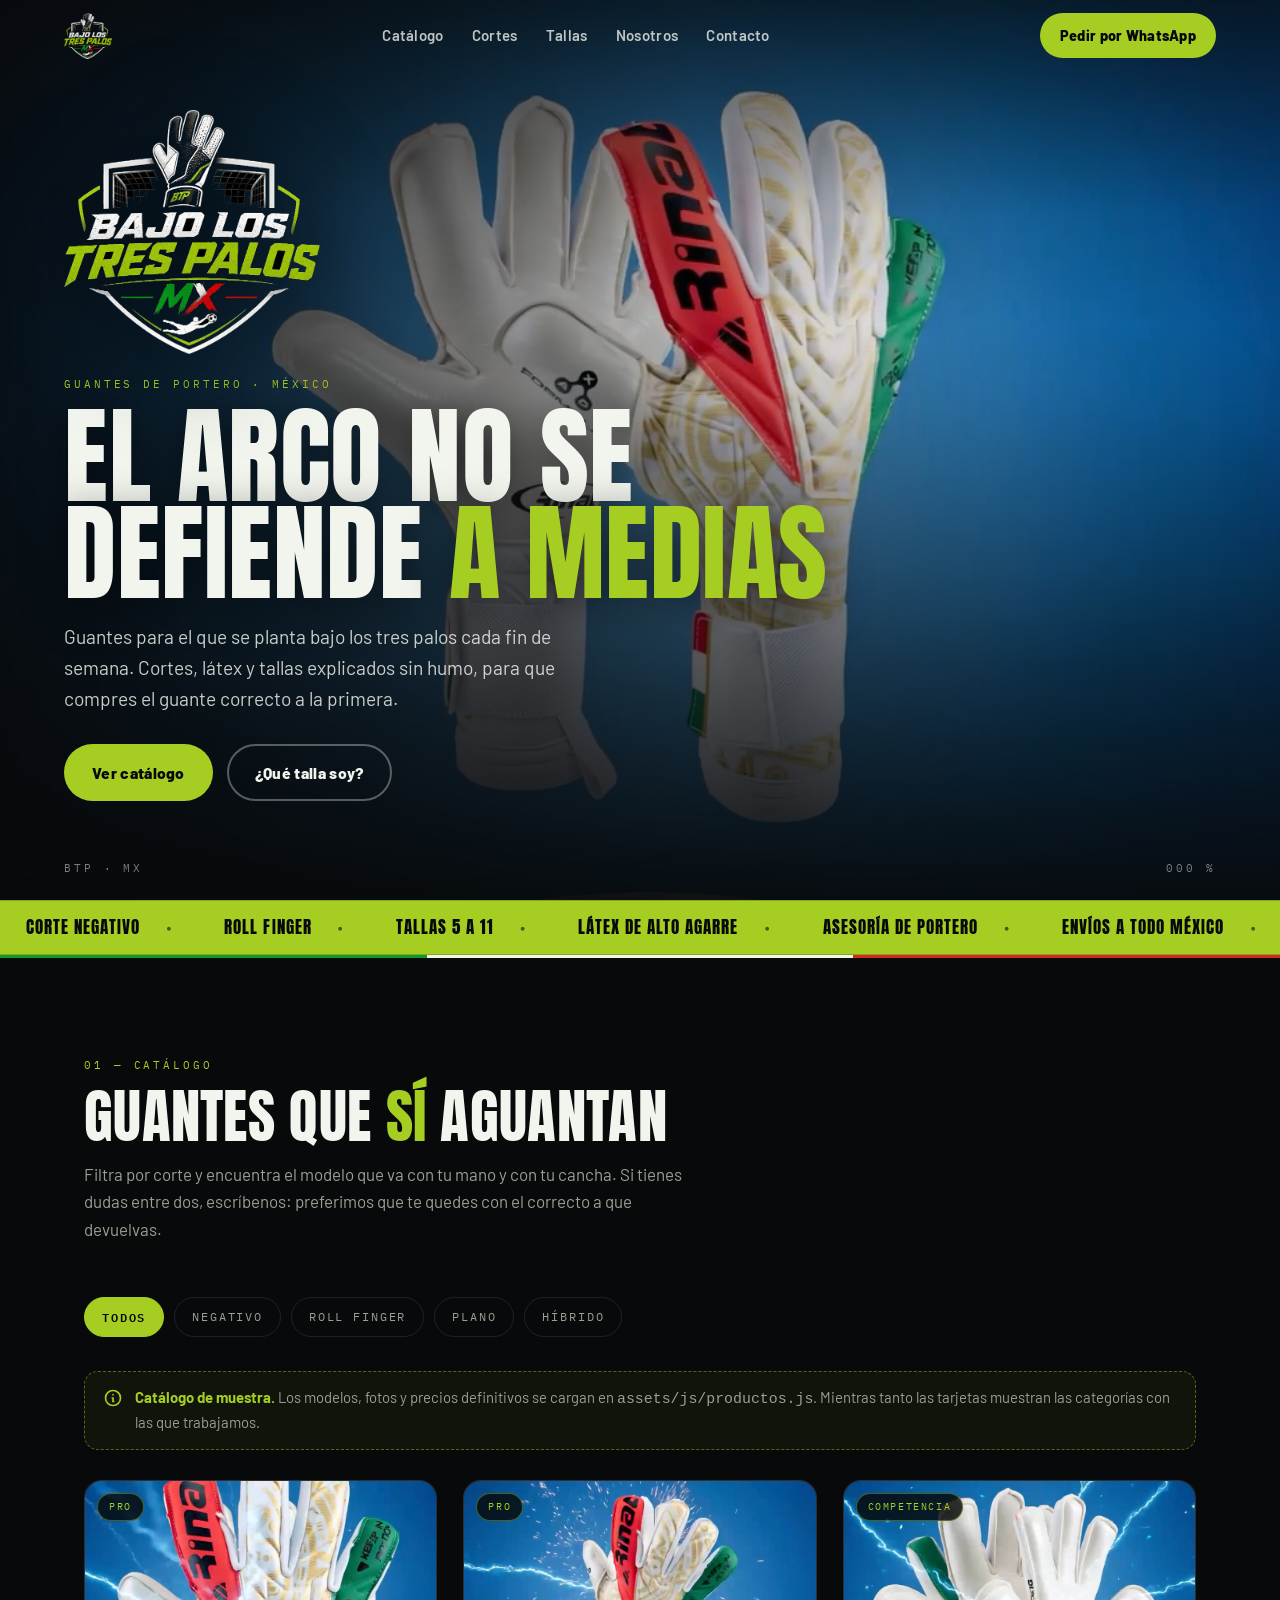
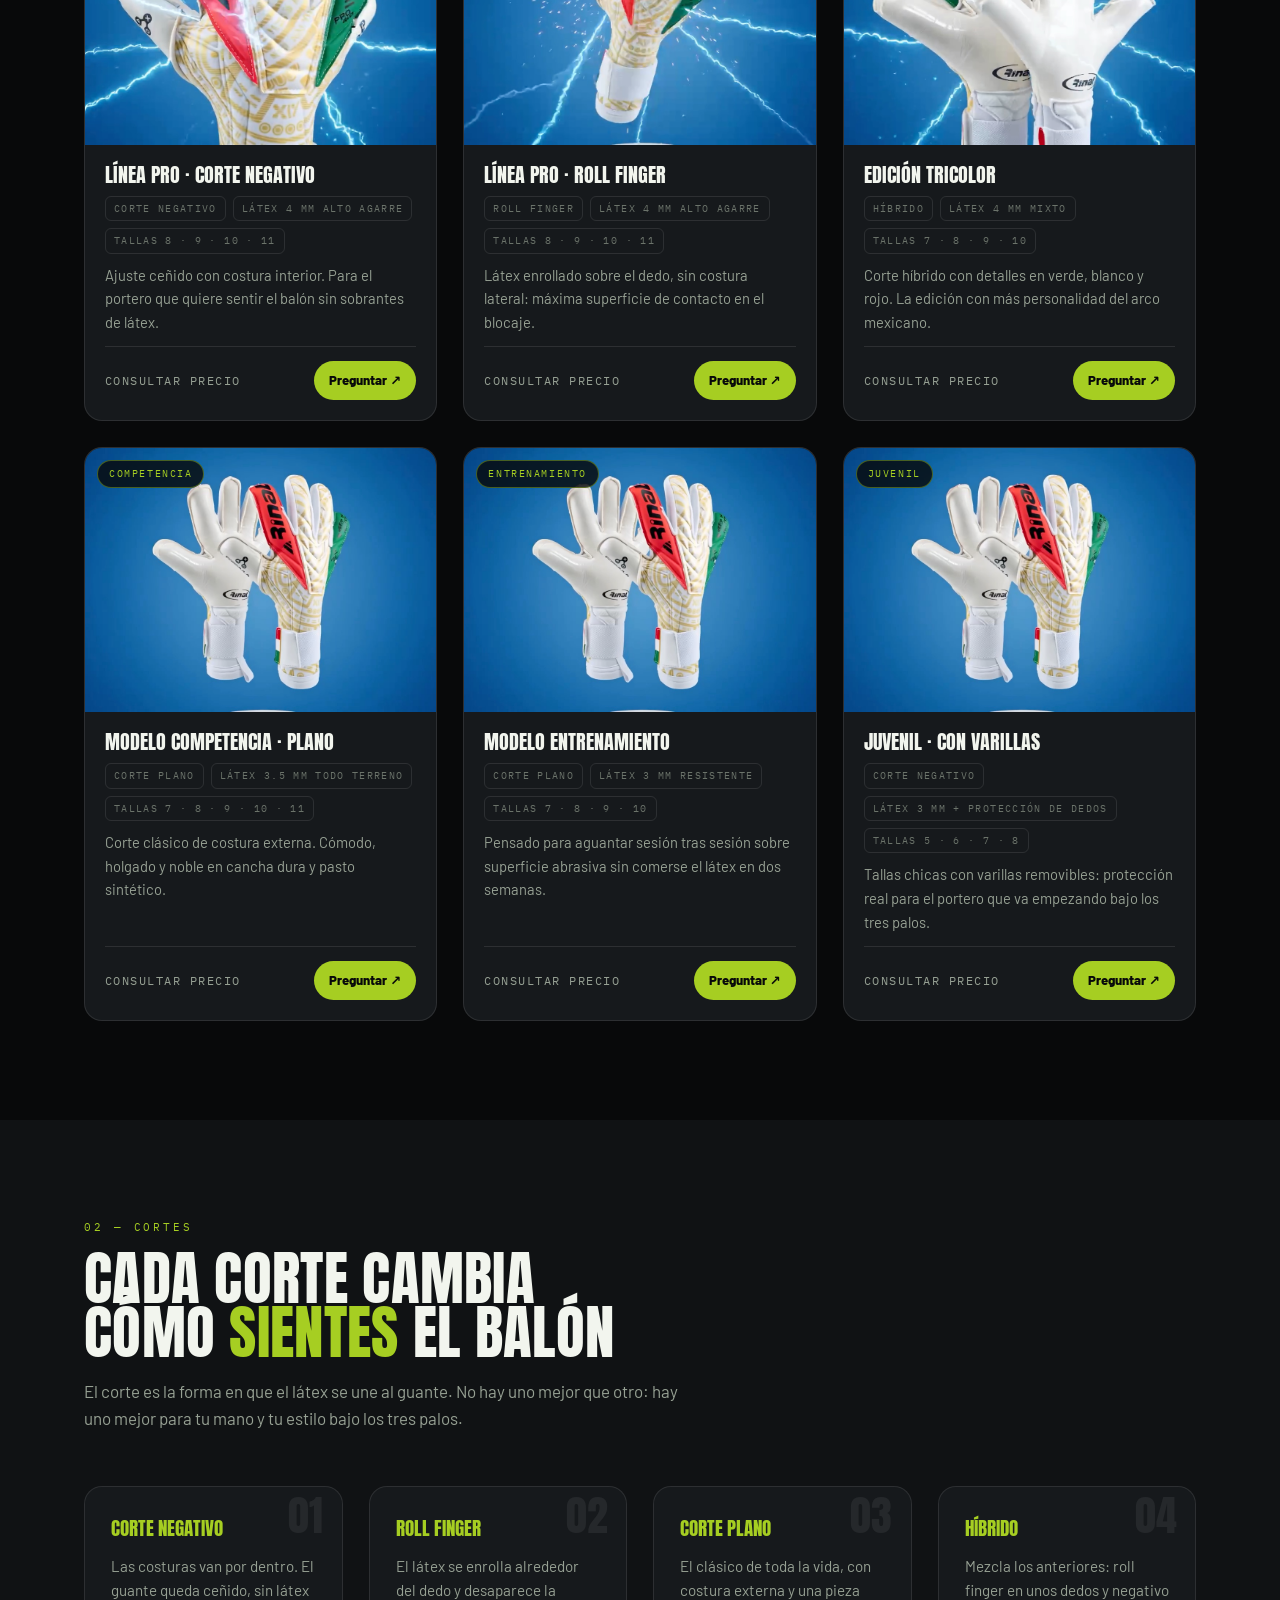
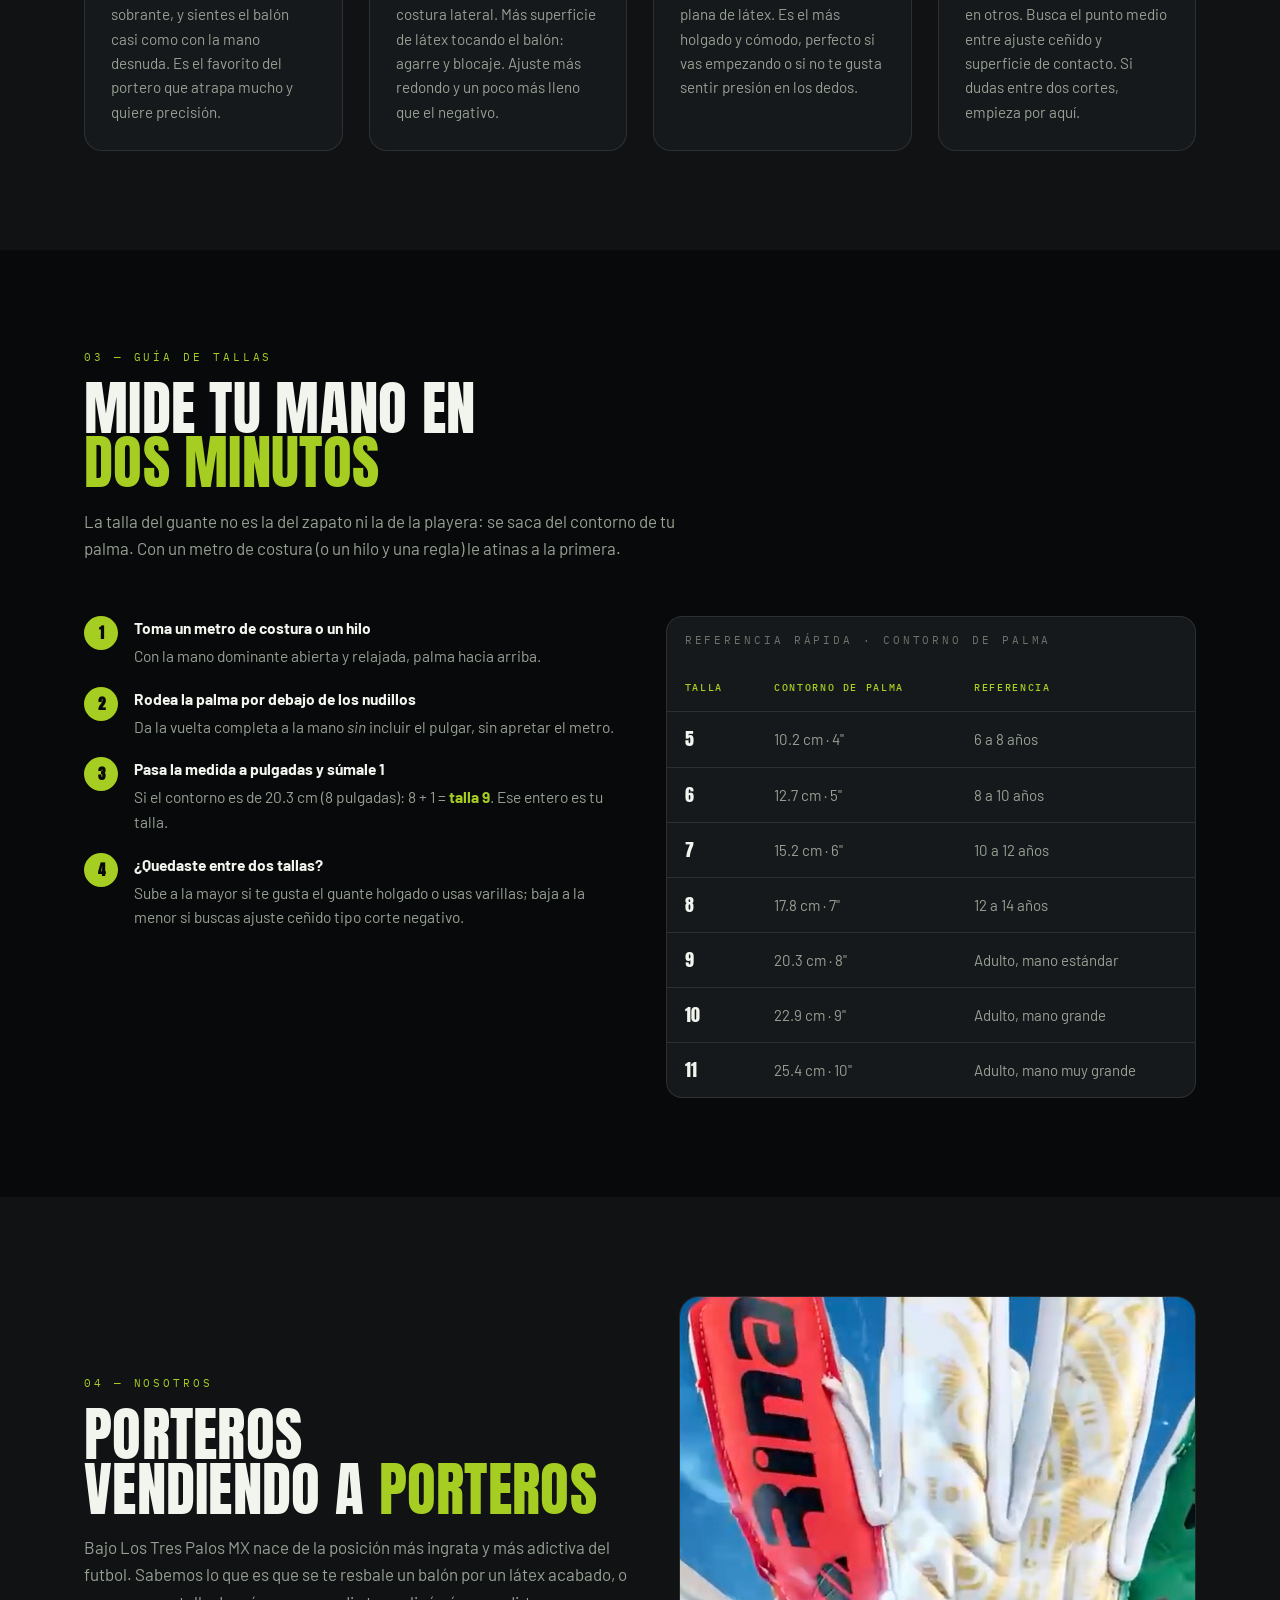
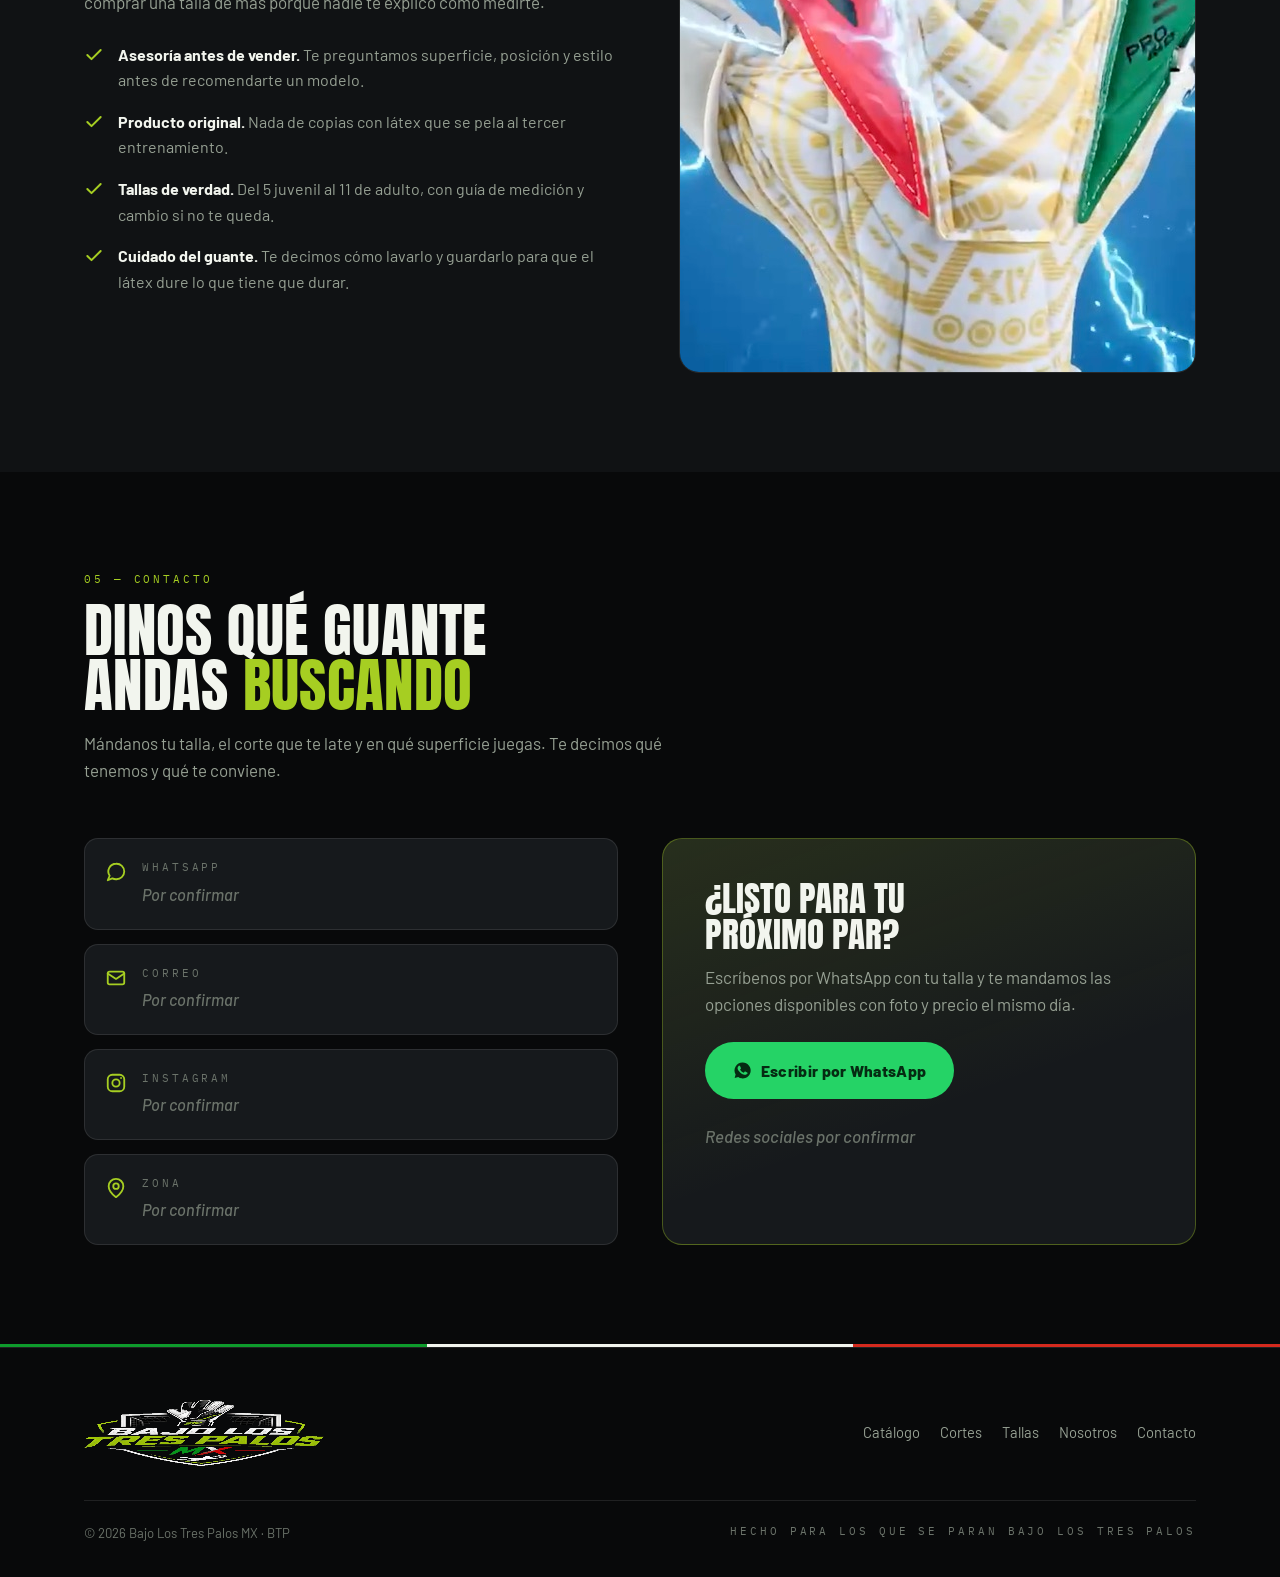
==== index.html @ 343f6157 "Sitio web de Bajo Los Tres Palos MX Landing de una página para la tienda de guantes de portero BTP, " ====
<!DOCTYPE html>
<html lang="es-MX">
<head>
<meta charset="utf-8">
<meta name="viewport" content="width=device-width, initial-scale=1">
<title>Bajo Los Tres Palos MX · Guantes de portero</title>
<meta name="description" content="Guantes de portero en México. Cortes negativo, roll finger, plano e híbrido, tallas 5 a 11 y asesoría real para elegir el guante que te toca. Bajo Los Tres Palos MX.">
<meta name="theme-color" content="#08090A">
<link rel="canonical" href="https://oscararmando2.github.io/bajo-los-tres-palos-mx/">

<meta property="og:type" content="website">
<meta property="og:site_name" content="Bajo Los Tres Palos MX">
<meta property="og:title" content="Bajo Los Tres Palos MX · Guantes de portero">
<meta property="og:description" content="Guantes de portero en México. Cortes, tallas y asesoría para el que se para bajo los tres palos.">
<meta property="og:image" content="https://oscararmando2.github.io/bajo-los-tres-palos-mx/assets/img/og-btp.jpg">
<meta property="og:locale" content="es_MX">
<meta name="twitter:card" content="summary_large_image">

<link rel="icon" href="assets/img/favicon-32.png" sizes="any">
<link rel="apple-touch-icon" href="assets/img/apple-touch-icon.png">

<link rel="preconnect" href="https://fonts.googleapis.com">
<link rel="preconnect" href="https://fonts.gstatic.com" crossorigin>
<link href="https://fonts.googleapis.com/css2?family=Anton&family=Barlow:wght@400;600;700;800&family=IBM+Plex+Mono:wght@400;500&display=swap" rel="stylesheet">
<link rel="preload" as="image" href="assets/img/hero-poster.jpg">
<link rel="stylesheet" href="assets/css/style.css">

<script type="application/ld+json">
{
  "@context": "https://schema.org",
  "@type": "Store",
  "name": "Bajo Los Tres Palos MX",
  "alternateName": "BTP MX",
  "description": "Venta de guantes de portero en México: cortes negativo, roll finger, plano e híbrido.",
  "image": "https://oscararmando2.github.io/bajo-los-tres-palos-mx/assets/img/og-btp.jpg",
  "url": "https://oscararmando2.github.io/bajo-los-tres-palos-mx/",
  "areaServed": "MX"
}
</script>
</head>
<body>

<!-- ====================== NAV ====================== -->
<header class="nav">
  <div class="wrap nav-in">
    <a class="nav-logo" href="#inicio" aria-label="Bajo Los Tres Palos MX, inicio">
      <img src="assets/img/logo-nav.png" alt="Bajo Los Tres Palos MX" width="240" height="229">
    </a>
    <nav class="nav-links" aria-label="Principal">
      <a href="#catalogo">Catálogo</a>
      <a href="#cortes">Cortes</a>
      <a href="#tallas">Tallas</a>
      <a href="#nosotros">Nosotros</a>
      <a href="#contacto">Contacto</a>
    </nav>
    <a class="nav-cta" href="#contacto" data-wa>Pedir por WhatsApp</a>
    <button class="nav-burger" aria-label="Abrir menú" aria-expanded="false" aria-controls="nav-mobile">
      <svg width="26" height="26" viewBox="0 0 24 24" fill="none" stroke="currentColor" stroke-width="2.2" stroke-linecap="round"><path d="M3 6h18M3 12h18M3 18h18"/></svg>
    </button>
  </div>
</header>
<div class="nav-mobile" id="nav-mobile">
  <a href="#catalogo">Catálogo</a>
  <a href="#cortes">Cortes de guante</a>
  <a href="#tallas">Guía de tallas</a>
  <a href="#nosotros">Nosotros</a>
  <a href="#contacto">Contacto</a>
</div>

<!-- ====================== HERO CINEMÁTICO ====================== -->
<section id="inicio" class="cine" aria-label="Bajo Los Tres Palos MX, guantes de portero">
  <div class="cine-pin">
    <div class="cine-stage">
      <img class="cine-media cine-poster" src="assets/img/hero-poster.jpg" alt="Par de guantes de portero blancos con detalles dorados y tricolor" width="1280" height="720">
      <video class="cine-media cine-clip" muted playsinline preload="auto" aria-hidden="true"
             poster="assets/img/hero-poster.jpg"
             data-src-lg="assets/media/hero.mp4"
             data-src-sm="assets/media/hero-540.mp4"></video>
      <div class="cine-grain"></div>
      <div class="cine-scrim"></div>
    </div>

    <div class="cine-copy">
      <img class="cine-logo" src="assets/img/logo-btp.png" alt="Escudo de Bajo Los Tres Palos MX" width="640" height="611">
      <p class="mono cine-eyebrow">Guantes de portero · México</p>
      <h1 class="display cine-h1">El arco no se<br>defiende <em>a medias</em></h1>
      <p class="cine-sub">Guantes para el que se planta bajo los tres palos cada fin de semana. Cortes, látex y tallas explicados sin humo, para que compres el guante correcto a la primera.</p>
      <div class="cine-cta">
        <a class="btn btn-lima" href="#catalogo">Ver catálogo</a>
        <a class="btn btn-ghost" href="#tallas">¿Qué talla soy?</a>
      </div>
    </div>

    <div class="cine-hud mono">
      <span>BTP · MX</span>
      <span class="cine-hud-idx">000 %</span>
    </div>
    <div class="cine-prog"></div>
    <div class="cine-cue" aria-hidden="true">↓</div>
  </div>
</section>

<!-- ====================== TICKER ====================== -->
<div class="ticker" aria-hidden="true">
  <div class="ticker-track">
    <span>Corte negativo</span><span>Roll finger</span><span>Tallas 5 a 11</span><span>Látex de alto agarre</span><span>Asesoría de portero</span><span>Envíos a todo México</span>
    <span>Corte negativo</span><span>Roll finger</span><span>Tallas 5 a 11</span><span>Látex de alto agarre</span><span>Asesoría de portero</span><span>Envíos a todo México</span>
  </div>
</div>
<span class="tricolor"></span>

<!-- ====================== CATÁLOGO ====================== -->
<section id="catalogo" class="sec">
  <div class="wrap">
    <div class="sec-head rv">
      <span class="mono">01 — Catálogo</span>
      <h2 class="display sec-h2">Guantes que <em>sí</em> aguantan</h2>
      <p class="sec-lead">Filtra por corte y encuentra el modelo que va con tu mano y con tu cancha. Si tienes dudas entre dos, escríbenos: preferimos que te quedes con el correcto a que devuelvas.</p>
    </div>

    <div class="filtros rv" role="group" aria-label="Filtrar por corte">
      <button class="chip is-on" data-filtro="todos" aria-pressed="true">Todos</button>
      <button class="chip" data-filtro="negativo" aria-pressed="false">Negativo</button>
      <button class="chip" data-filtro="roll" aria-pressed="false">Roll finger</button>
      <button class="chip" data-filtro="plano" aria-pressed="false">Plano</button>
      <button class="chip" data-filtro="hibrido" aria-pressed="false">Híbrido</button>
    </div>

    <div class="aviso rv" id="aviso-demo">
      <svg width="20" height="20" viewBox="0 0 24 24" fill="none" stroke="currentColor" stroke-width="2" stroke-linecap="round" style="flex:none;color:var(--lima);margin-top:2px"><circle cx="12" cy="12" r="9"/><path d="M12 8h.01M11 12h1v4h1"/></svg>
      <div><b>Catálogo de muestra.</b> Los modelos, fotos y precios definitivos se cargan en <code>assets/js/productos.js</code>. Mientras tanto las tarjetas muestran las categorías con las que trabajamos.</div>
    </div>

    <div class="grid-prod" id="grid-prod"></div>
  </div>
</section>

<!-- ====================== CORTES ====================== -->
<section id="cortes" class="sec sec-alt">
  <div class="wrap">
    <div class="sec-head rv">
      <span class="mono">02 — Cortes</span>
      <h2 class="display sec-h2">Cada corte cambia<br>cómo <em>sientes</em> el balón</h2>
      <p class="sec-lead">El corte es la forma en que el látex se une al guante. No hay uno mejor que otro: hay uno mejor para tu mano y tu estilo bajo los tres palos.</p>
    </div>

    <div class="grid-3">
      <article class="corte rv">
        <span class="corte-n display">01</span>
        <h3>Corte negativo</h3>
        <p>Las costuras van por dentro. El guante queda ceñido, sin látex sobrante, y sientes el balón casi como con la mano desnuda. Es el favorito del portero que atrapa mucho y quiere precisión.</p>
      </article>
      <article class="corte rv">
        <span class="corte-n display">02</span>
        <h3>Roll finger</h3>
        <p>El látex se enrolla alrededor del dedo y desaparece la costura lateral. Más superficie de látex tocando el balón: agarre y blocaje. Ajuste más redondo y un poco más lleno que el negativo.</p>
      </article>
      <article class="corte rv">
        <span class="corte-n display">03</span>
        <h3>Corte plano</h3>
        <p>El clásico de toda la vida, con costura externa y una pieza plana de látex. Es el más holgado y cómodo, perfecto si vas empezando o si no te gusta sentir presión en los dedos.</p>
      </article>
      <article class="corte rv">
        <span class="corte-n display">04</span>
        <h3>Híbrido</h3>
        <p>Mezcla los anteriores: roll finger en unos dedos y negativo en otros. Busca el punto medio entre ajuste ceñido y superficie de contacto. Si dudas entre dos cortes, empieza por aquí.</p>
      </article>
    </div>
  </div>
</section>

<!-- ====================== TALLAS ====================== -->
<section id="tallas" class="sec">
  <div class="wrap">
    <div class="sec-head rv">
      <span class="mono">03 — Guía de tallas</span>
      <h2 class="display sec-h2">Mide tu mano en<br><em>dos minutos</em></h2>
      <p class="sec-lead">La talla del guante no es la del zapato ni la de la playera: se saca del contorno de tu palma. Con un metro de costura (o un hilo y una regla) le atinas a la primera.</p>
    </div>

    <div class="tallas-cols">
      <ol class="pasos rv">
        <li><b>1</b><p><strong>Toma un metro de costura o un hilo</strong>Con la mano dominante abierta y relajada, palma hacia arriba.</p></li>
        <li><b>2</b><p><strong>Rodea la palma por debajo de los nudillos</strong>Da la vuelta completa a la mano <em>sin</em> incluir el pulgar, sin apretar el metro.</p></li>
        <li><b>3</b><p><strong>Pasa la medida a pulgadas y súmale 1</strong>Si el contorno es de 20.3 cm (8 pulgadas): 8 + 1 = <b class="lima">talla 9</b>. Ese entero es tu talla.</p></li>
        <li><b>4</b><p><strong>¿Quedaste entre dos tallas?</strong>Sube a la mayor si te gusta el guante holgado o usas varillas; baja a la menor si buscas ajuste ceñido tipo corte negativo.</p></li>
      </ol>

      <div class="tabla-wrap rv">
        <table>
          <caption class="mono" style="padding:15px 18px;text-align:left;color:var(--gris-2)">Referencia rápida · contorno de palma</caption>
          <thead>
            <tr><th scope="col">Talla</th><th scope="col">Contorno de palma</th><th scope="col">Referencia</th></tr>
          </thead>
          <tbody>
            <tr><td>5</td><td>10.2 cm · 4"</td><td>6 a 8 años</td></tr>
            <tr><td>6</td><td>12.7 cm · 5"</td><td>8 a 10 años</td></tr>
            <tr><td>7</td><td>15.2 cm · 6"</td><td>10 a 12 años</td></tr>
            <tr><td>8</td><td>17.8 cm · 7"</td><td>12 a 14 años</td></tr>
            <tr><td>9</td><td>20.3 cm · 8"</td><td>Adulto, mano estándar</td></tr>
            <tr><td>10</td><td>22.9 cm · 9"</td><td>Adulto, mano grande</td></tr>
            <tr><td>11</td><td>25.4 cm · 10"</td><td>Adulto, mano muy grande</td></tr>
          </tbody>
        </table>
      </div>
    </div>
  </div>
</section>

<!-- ====================== NOSOTROS ====================== -->
<section id="nosotros" class="sec sec-alt">
  <div class="wrap split">
    <div class="rv">
      <span class="mono" style="color:var(--lima);display:block;margin-bottom:14px">04 — Nosotros</span>
      <h2 class="display sec-h2">Porteros<br>vendiendo a <em>porteros</em></h2>
      <p class="sec-lead">Bajo Los Tres Palos MX nace de la posición más ingrata y más adictiva del futbol. Sabemos lo que es que se te resbale un balón por un látex acabado, o comprar una talla de más porque nadie te explicó cómo medirte.</p>
      <ul class="ventajas">
        <li>
          <svg width="20" height="20" viewBox="0 0 24 24" fill="none" stroke="currentColor" stroke-width="2.4" stroke-linecap="round" stroke-linejoin="round"><path d="M20 6 9 17l-5-5"/></svg>
          <span><strong>Asesoría antes de vender.</strong> Te preguntamos superficie, posición y estilo antes de recomendarte un modelo.</span>
        </li>
        <li>
          <svg width="20" height="20" viewBox="0 0 24 24" fill="none" stroke="currentColor" stroke-width="2.4" stroke-linecap="round" stroke-linejoin="round"><path d="M20 6 9 17l-5-5"/></svg>
          <span><strong>Producto original.</strong> Nada de copias con látex que se pela al tercer entrenamiento.</span>
        </li>
        <li>
          <svg width="20" height="20" viewBox="0 0 24 24" fill="none" stroke="currentColor" stroke-width="2.4" stroke-linecap="round" stroke-linejoin="round"><path d="M20 6 9 17l-5-5"/></svg>
          <span><strong>Tallas de verdad.</strong> Del 5 juvenil al 11 de adulto, con guía de medición y cambio si no te queda.</span>
        </li>
        <li>
          <svg width="20" height="20" viewBox="0 0 24 24" fill="none" stroke="currentColor" stroke-width="2.4" stroke-linecap="round" stroke-linejoin="round"><path d="M20 6 9 17l-5-5"/></svg>
          <span><strong>Cuidado del guante.</strong> Te decimos cómo lavarlo y guardarlo para que el látex dure lo que tiene que durar.</span>
        </li>
      </ul>
    </div>
    <figure class="split-img rv" style="margin:0">
      <img src="assets/img/still-detalle.jpg" alt="Detalle del guante de portero con acabados en verde, blanco y rojo" width="1200" height="675" loading="lazy">
    </figure>
  </div>
</section>

<!-- ====================== CONTACTO ====================== -->
<section id="contacto" class="sec">
  <div class="wrap">
    <div class="sec-head rv">
      <span class="mono">05 — Contacto</span>
      <h2 class="display sec-h2">Dinos qué guante<br>andas <em>buscando</em></h2>
      <p class="sec-lead">Mándanos tu talla, el corte que te late y en qué superficie juegas. Te decimos qué tenemos y qué te conviene.</p>
    </div>

    <div class="contacto-grid">
      <div class="datos-lista rv">
        <div class="dato">
          <svg width="22" height="22" viewBox="0 0 24 24" fill="none" stroke="currentColor" stroke-width="2" stroke-linecap="round" stroke-linejoin="round"><path d="M21 11.5a8.4 8.4 0 0 1-9 8.4 8.5 8.5 0 0 1-4-1L3 21l2.1-4.9A8.4 8.4 0 0 1 12 3a8.4 8.4 0 0 1 9 8.5z"/></svg>
          <div><span class="mono">WhatsApp</span><p id="dato-wa"></p></div>
        </div>
        <div class="dato">
          <svg width="22" height="22" viewBox="0 0 24 24" fill="none" stroke="currentColor" stroke-width="2" stroke-linecap="round" stroke-linejoin="round"><rect x="3" y="5" width="18" height="14" rx="2"/><path d="m3 7 9 6 9-6"/></svg>
          <div><span class="mono">Correo</span><p id="dato-mail"></p></div>
        </div>
        <div class="dato">
          <svg width="22" height="22" viewBox="0 0 24 24" fill="none" stroke="currentColor" stroke-width="2" stroke-linecap="round" stroke-linejoin="round"><rect x="3" y="3" width="18" height="18" rx="5"/><circle cx="12" cy="12" r="4"/><path d="M17.5 6.5h.01"/></svg>
          <div><span class="mono">Instagram</span><p id="dato-ig"></p></div>
        </div>
        <div class="dato">
          <svg width="22" height="22" viewBox="0 0 24 24" fill="none" stroke="currentColor" stroke-width="2" stroke-linecap="round" stroke-linejoin="round"><path d="M20 10c0 6-8 12-8 12s-8-6-8-12a8 8 0 0 1 16 0z"/><circle cx="12" cy="10" r="3"/></svg>
          <div><span class="mono">Zona</span><p id="dato-ciudad"></p></div>
        </div>
      </div>

      <div class="cta-box rv">
        <h3>¿Listo para tu<br>próximo par?</h3>
        <p>Escríbenos por WhatsApp con tu talla y te mandamos las opciones disponibles con foto y precio el mismo día.</p>
        <a class="btn btn-wa" href="#contacto" data-wa>
          <svg width="19" height="19" viewBox="0 0 24 24" fill="currentColor"><path d="M12 2a10 10 0 0 0-8.7 15l-1.2 4.4 4.5-1.2A10 10 0 1 0 12 2zm5.6 14.2c-.2.7-1.3 1.3-1.9 1.3-.5 0-1.1.2-3.6-.8-3-1.3-5-4.4-5.1-4.6-.2-.2-1.2-1.6-1.2-3.1s.8-2.2 1.1-2.5c.3-.3.6-.4.8-.4h.6c.2 0 .5-.1.7.5l1 2.3c.1.2.1.4 0 .6l-.4.6-.4.4c-.1.1-.3.3-.1.6.2.3.8 1.3 1.7 2.1 1.2 1 2.1 1.4 2.4 1.5.3.1.5.1.7-.1l1-1.2c.2-.2.4-.2.7-.1l2.2 1.1c.3.2.5.2.6.4.1.1.1.7-.1 1.4z"/></svg>
          Escribir por WhatsApp
        </a>
        <div class="redes" id="redes"></div>
      </div>
    </div>
  </div>
</section>

<!-- ====================== FOOTER ====================== -->
<span class="tricolor"></span>
<footer class="foot">
  <div class="wrap">
    <div class="foot-in">
      <img src="assets/img/logo-nav.png" alt="Bajo Los Tres Palos MX" width="240" height="229">
      <nav class="foot-links" aria-label="Pie de página">
        <a href="#catalogo">Catálogo</a>
        <a href="#cortes">Cortes</a>
        <a href="#tallas">Tallas</a>
        <a href="#nosotros">Nosotros</a>
        <a href="#contacto">Contacto</a>
      </nav>
    </div>
    <div class="foot-legal">
      <span>© <span id="anio">2026</span> Bajo Los Tres Palos MX · BTP</span>
      <span class="mono">Hecho para los que se paran bajo los tres palos</span>
    </div>
  </div>
</footer>

<a class="wa-float" href="#contacto" data-wa aria-label="Escribir por WhatsApp">
  <svg width="28" height="28" viewBox="0 0 24 24" fill="currentColor"><path d="M12 2a10 10 0 0 0-8.7 15l-1.2 4.4 4.5-1.2A10 10 0 1 0 12 2zm5.6 14.2c-.2.7-1.3 1.3-1.9 1.3-.5 0-1.1.2-3.6-.8-3-1.3-5-4.4-5.1-4.6-.2-.2-1.2-1.6-1.2-3.1s.8-2.2 1.1-2.5c.3-.3.6-.4.8-.4h.6c.2 0 .5-.1.7.5l1 2.3c.1.2.1.4 0 .6l-.4.6-.4.4c-.1.1-.3.3-.1.6.2.3.8 1.3 1.7 2.1 1.2 1 2.1 1.4 2.4 1.5.3.1.5.1.7-.1l1-1.2c.2-.2.4-.2.7-.1l2.2 1.1c.3.2.5.2.6.4.1.1.1.7-.1 1.4z"/></svg>
</a>

<script src="assets/js/config.js"></script>
<script src="assets/js/productos.js"></script>
<script src="assets/js/hero.js"></script>
<script src="assets/js/main.js"></script>
</body>
</html>
---- assets/css/style.css ----
/* ==========================================================================
   BAJO LOS TRES PALOS MX · hoja de estilo
   Paleta tomada del escudo: lima BTP, negro cancha, tricolor de acento.
   ========================================================================== */

:root{
  --negro:#08090A;
  --carbon:#101214;
  --humo:#16191C;
  --linea:rgba(242,245,238,.10);
  --lima:#A6CE22;
  --lima-hi:#C7EE3B;
  --hueso:#F2F5EE;
  --gris:#96A093;
  --gris-2:#6B736A;
  --mx-verde:#0E9B2C;
  --mx-rojo:#D42A1E;
  --azul:#0E4C8F;
  --ease:cubic-bezier(.23,1,.32,1);
  --nav-h:72px;
  --pad:clamp(20px,5vw,80px);
}

*,*::before,*::after{ box-sizing:border-box; }
html{ scroll-behavior:smooth; -webkit-text-size-adjust:100%; }
body{
  margin:0; background:var(--negro); color:var(--hueso);
  font-family:'Barlow',system-ui,-apple-system,sans-serif;
  font-size:17px; line-height:1.6; overflow-x:hidden;
  -webkit-font-smoothing:antialiased;
}
img,video{ display:block; max-width:100%; }
a{ color:inherit; }
::selection{ background:var(--lima); color:var(--negro); }

.display{
  font-family:'Anton',Impact,system-ui,sans-serif; font-weight:400;
  text-transform:uppercase; letter-spacing:.005em; line-height:.92;
}
.mono{
  font-family:'IBM Plex Mono',ui-monospace,monospace;
  font-size:.7rem; letter-spacing:.26em; text-transform:uppercase;
}
.wrap{ width:min(1240px,100%); margin-inline:auto; padding-inline:var(--pad); }
.lima{ color:var(--lima); }

/* Franja tricolor reutilizable ------------------------------------------- */
.tricolor{ height:3px; width:100%; display:block;
  background:linear-gradient(90deg,var(--mx-verde) 0 33.33%,var(--hueso) 33.33% 66.66%,var(--mx-rojo) 66.66% 100%); }

/* ===================== NAV ============================================== */
.nav{
  position:fixed; inset:0 0 auto 0; z-index:60; height:var(--nav-h);
  display:flex; align-items:center;
  transition:background .3s ease, backdrop-filter .3s ease, border-color .3s ease;
  border-bottom:1px solid transparent;
}
.nav.is-stuck{
  background:rgba(8,9,10,.86); backdrop-filter:blur(14px) saturate(1.2);
  border-bottom-color:var(--linea);
}
.nav-in{ display:flex; align-items:center; justify-content:space-between; gap:20px; width:100%; }
.nav-logo{ display:flex; align-items:center; gap:12px; text-decoration:none; }
.nav-logo img{ height:46px; width:auto; }
.nav-links{ display:flex; align-items:center; gap:clamp(16px,2.2vw,34px); }
.nav-links a{
  text-decoration:none; font-weight:600; font-size:.94rem; letter-spacing:.02em;
  color:rgba(242,245,238,.78); transition:color .2s ease; white-space:nowrap;
}
.nav-links a:hover{ color:var(--lima); }
.nav-cta{
  display:inline-flex; align-items:center; gap:8px; text-decoration:none;
  background:var(--lima); color:var(--negro); font-weight:800; font-size:.9rem;
  padding:11px 20px; border-radius:999px; letter-spacing:.02em;
  transition:transform .18s var(--ease), background .2s ease;
}
.nav-cta:hover{ background:var(--lima-hi); transform:translateY(-2px); }
.nav-burger{
  display:none; background:none; border:0; color:var(--hueso); cursor:pointer;
  padding:8px; line-height:0;
}
.nav-mobile{
  position:fixed; inset:var(--nav-h) 0 auto 0; z-index:59;
  background:rgba(8,9,10,.97); backdrop-filter:blur(16px);
  border-bottom:1px solid var(--linea);
  display:none; flex-direction:column; padding:14px var(--pad) 26px; gap:4px;
}
.nav-mobile.is-open{ display:flex; }
.nav-mobile a{
  text-decoration:none; padding:13px 0; font-weight:700; font-size:1.05rem;
  border-bottom:1px solid var(--linea);
}
.nav-mobile a:last-child{ border-bottom:0; }

/* ===================== HERO CINEMÁTICO ================================== */
.cine{ position:relative; background:var(--negro); }
/* Sin JS o con reduced-motion: hero normal de una pantalla, nunca un pin roto */
.cine:not(.is-ready){ height:auto; }
.cine:not(.is-ready) .cine-pin{ position:relative; height:100svh; }
.cine.is-ready{ height:420vh; }             /* recorrido del scrub */

.cine-pin{
  position:sticky; top:0; height:100svh; overflow:hidden;
  display:flex; align-items:flex-end;
}
.cine-stage{ position:absolute; inset:0; z-index:0; background:var(--azul); }
.cine-media{
  position:absolute; inset:0; width:100%; height:100%;
  object-fit:cover; object-position:50% 42%;
}
.cine-clip{ opacity:0; transition:opacity .45s ease; will-change:opacity; }
.cine.is-playing .cine-clip{ opacity:1; }
.cine-grain{
  position:absolute; inset:0; z-index:2; pointer-events:none; opacity:.5;
  background:
    radial-gradient(120% 90% at 50% 40%, rgba(0,0,0,0) 38%, rgba(4,10,20,.72) 100%);
}
.cine-scrim{
  position:absolute; inset:0; z-index:3; pointer-events:none;
  background:
    linear-gradient(180deg, rgba(8,9,10,.74) 0%, rgba(8,9,10,.14) 24%, rgba(8,9,10,0) 44%),
    linear-gradient(90deg, rgba(8,9,10,.88) 0%, rgba(8,9,10,.62) 26%, rgba(8,9,10,.18) 54%, rgba(8,9,10,0) 78%),
    linear-gradient(0deg, rgba(8,9,10,.95) 0%, rgba(8,9,10,.6) 26%, rgba(8,9,10,0) 64%);
}
.cine-copy{
  position:relative; z-index:5; width:100%;
  padding:0 var(--pad) clamp(64px,11vh,132px);
  will-change:opacity,transform;
}
.cine-logo{
  width:clamp(176px,20vw,272px); height:auto; margin-bottom:clamp(14px,2.4vh,24px);
  filter:drop-shadow(0 18px 46px rgba(0,0,0,.9));
}
.cine-eyebrow{ color:var(--lima); margin:0 0 14px; }
.cine-h1{
  margin:0; font-size:clamp(2.6rem,8.4vw,6.6rem);
  text-shadow:0 8px 44px rgba(0,0,0,.6);
}
.cine-h1 em{ font-style:normal; color:var(--lima); }
.cine-sub{
  margin:20px 0 0; max-width:46ch; font-size:clamp(1rem,1.5vw,1.2rem);
  color:rgba(242,245,238,.82);
}
.cine-cta{ display:flex; flex-wrap:wrap; gap:14px; margin-top:30px; }
.cine-hud{
  position:absolute; z-index:5; left:var(--pad); right:var(--pad); bottom:22px;
  display:flex; justify-content:space-between; gap:14px; pointer-events:none;
  color:rgba(242,245,238,.5);
}
.cine-prog{
  position:absolute; left:0; bottom:0; height:3px; width:0; z-index:6;
  background:linear-gradient(90deg,var(--mx-verde),var(--lima),var(--mx-rojo));
}
.cine-cue{
  position:absolute; left:50%; bottom:26px; z-index:6; opacity:0;
  font-size:1.4rem; color:var(--lima); pointer-events:none;
  animation:cue 1.9s ease-in-out infinite;
}
@keyframes cue{ 0%,100%{ transform:translate(-50%,0);} 50%{ transform:translate(-50%,9px);} }

/* ===================== BOTONES ========================================== */
.btn{
  display:inline-flex; align-items:center; justify-content:center; gap:9px;
  font-family:'Barlow',sans-serif; font-weight:800; font-size:.98rem;
  letter-spacing:.02em; text-decoration:none; cursor:pointer;
  padding:14px 26px; border-radius:999px; border:2px solid transparent;
  transition:transform .18s var(--ease), background .2s ease, border-color .2s ease, color .2s ease;
}
.btn:hover{ transform:translateY(-2px); }
.btn:focus-visible{ outline:3px solid var(--lima); outline-offset:3px; }
.btn-lima{ background:var(--lima); color:var(--negro); }
.btn-lima:hover{ background:var(--lima-hi); }
.btn-ghost{ border-color:rgba(242,245,238,.34); color:var(--hueso); }
.btn-ghost:hover{ border-color:var(--lima); color:var(--lima); }
.btn-wa{ background:#25D366; color:#052B12; }
.btn-wa:hover{ background:#3ce67c; }
.btn[aria-disabled="true"]{ opacity:.5; pointer-events:none; }

/* ===================== TICKER =========================================== */
.ticker{
  background:var(--lima); color:var(--negro); overflow:hidden;
  padding:13px 0; border-block:1px solid rgba(0,0,0,.2);
}
.ticker-track{ display:flex; width:max-content; animation:slide 34s linear infinite; }
.ticker-track span{
  font-family:'Anton',sans-serif; text-transform:uppercase; font-size:1.05rem;
  letter-spacing:.06em; padding-inline:26px; white-space:nowrap;
}
.ticker-track span::after{ content:'●'; margin-left:26px; font-size:.55rem; vertical-align:middle; opacity:.6; }
@keyframes slide{ to{ transform:translateX(-50%); } }

/* ===================== SECCIONES ======================================== */
.sec{ padding:clamp(72px,11vh,140px) 0; position:relative; }
.sec-alt{ background:var(--carbon); }
.sec-head{ max-width:56rem; margin-bottom:clamp(38px,6vh,64px); }
.sec-head .mono{ color:var(--lima); display:block; margin-bottom:14px; }
.sec-h2{ margin:0; font-size:clamp(2rem,5.2vw,3.7rem); }
.sec-h2 em{ font-style:normal; color:var(--lima); }
.sec-lead{ margin:18px 0 0; color:var(--gris); max-width:60ch; font-size:1.06rem; }

/* Reveal al hacer scroll */
.rv{ opacity:0; transform:translateY(26px); transition:opacity .7s var(--ease), transform .7s var(--ease); }
.rv.is-in{ opacity:1; transform:none; }

/* ===================== CATÁLOGO ========================================= */
.filtros{ display:flex; flex-wrap:wrap; gap:10px; margin-bottom:34px; }
.chip{
  font-family:'IBM Plex Mono',monospace; font-size:.72rem; letter-spacing:.16em;
  text-transform:uppercase; cursor:pointer;
  background:transparent; color:var(--gris); border:1px solid var(--linea);
  padding:9px 17px; border-radius:999px; transition:all .2s ease;
}
.chip:hover{ color:var(--hueso); border-color:rgba(242,245,238,.3); }
.chip.is-on{ background:var(--lima); color:var(--negro); border-color:var(--lima); font-weight:600; }

.aviso{
  display:flex; gap:12px; align-items:flex-start;
  border:1px dashed rgba(166,206,34,.45); background:rgba(166,206,34,.06);
  border-radius:14px; padding:14px 18px; margin-bottom:30px; color:var(--gris);
  font-size:.93rem;
}
.aviso b{ color:var(--lima); }

.grid-prod{
  display:grid; gap:clamp(16px,2.2vw,26px);
  grid-template-columns:repeat(auto-fill,minmax(268px,1fr));
}
.card{
  background:var(--humo); border:1px solid var(--linea); border-radius:18px;
  overflow:hidden; display:flex; flex-direction:column;
  transition:transform .3s var(--ease), border-color .3s ease;
}
.card:hover{ transform:translateY(-6px); border-color:rgba(166,206,34,.5); }
.card-img{
  position:relative; aspect-ratio:4/3; overflow:hidden; background:var(--azul);
}
.card-img img{ width:100%; height:100%; object-fit:cover; transition:transform .6s var(--ease); }
.card:hover .card-img img{ transform:scale(1.06); }
.card-tag{
  position:absolute; top:12px; left:12px; z-index:2;
  font-family:'IBM Plex Mono',monospace; font-size:.62rem; letter-spacing:.16em;
  text-transform:uppercase; background:rgba(8,9,10,.82); color:var(--lima);
  border:1px solid rgba(166,206,34,.4); padding:5px 11px; border-radius:999px;
}
.card-body{ padding:20px; display:flex; flex-direction:column; gap:10px; flex:1; }
.card-body h3{ margin:0; font-family:'Anton',sans-serif; text-transform:uppercase;
  font-size:1.24rem; line-height:1.08; font-weight:400; }
.card-meta{ display:flex; flex-wrap:wrap; gap:7px; }
.card-meta span{
  font-family:'IBM Plex Mono',monospace; font-size:.6rem; letter-spacing:.14em;
  text-transform:uppercase; color:var(--gris-2);
  border:1px solid var(--linea); border-radius:6px; padding:4px 8px;
}
.card-desc{ margin:0; font-size:.92rem; color:var(--gris); flex:1; }
.card-foot{ display:flex; align-items:center; justify-content:space-between; gap:12px;
  border-top:1px solid var(--linea); padding-top:14px; margin-top:2px; }
.card-precio{ font-family:'Anton',sans-serif; font-size:1.1rem; color:var(--lima); text-transform:uppercase; }
.card-precio.consulta{ font-size:.78rem; letter-spacing:.12em; color:var(--gris); font-family:'IBM Plex Mono',monospace; }
.card-link{
  font-size:.82rem; font-weight:800; text-decoration:none; color:var(--negro);
  background:var(--lima); padding:9px 15px; border-radius:999px; white-space:nowrap;
  transition:background .2s ease;
}
.card-link:hover{ background:var(--lima-hi); }
.vacio{ color:var(--gris); padding:40px 0; }

/* ===================== CORTES =========================================== */
.grid-3{ display:grid; gap:clamp(16px,2.2vw,26px); grid-template-columns:repeat(auto-fit,minmax(250px,1fr)); }
.corte{
  background:var(--humo); border:1px solid var(--linea); border-radius:18px; padding:26px;
  position:relative; overflow:hidden; transition:border-color .3s ease, transform .3s var(--ease);
}
.corte:hover{ border-color:rgba(166,206,34,.5); transform:translateY(-5px); }
.corte-n{
  font-family:'Anton',sans-serif; font-size:2.6rem; color:rgba(242,245,238,.07);
  position:absolute; top:8px; right:18px; line-height:1;
}
.corte h3{ margin:0 0 10px; font-family:'Anton',sans-serif; font-weight:400;
  text-transform:uppercase; font-size:1.2rem; color:var(--lima); }
.corte p{ margin:0; color:var(--gris); font-size:.95rem; }

/* ===================== TALLAS =========================================== */
.tallas-cols{ display:grid; gap:clamp(26px,4vw,54px); grid-template-columns:1fr; align-items:start; }
@media(min-width:920px){ .tallas-cols{ grid-template-columns:1fr 1fr; } }
.tabla-wrap{ overflow-x:auto; border:1px solid var(--linea); border-radius:16px; background:var(--humo); }
table{ width:100%; border-collapse:collapse; min-width:420px; }
thead th{
  font-family:'IBM Plex Mono',monospace; font-size:.64rem; letter-spacing:.16em;
  text-transform:uppercase; color:var(--lima); text-align:left;
  padding:15px 18px; border-bottom:1px solid var(--linea); font-weight:500;
}
tbody td{ padding:13px 18px; border-bottom:1px solid var(--linea); font-size:.94rem; color:var(--gris); }
tbody tr:last-child td{ border-bottom:0; }
tbody tr:hover td{ background:rgba(166,206,34,.05); color:var(--hueso); }
tbody td:first-child{ font-family:'Anton',sans-serif; font-size:1.1rem; color:var(--hueso); }
.pasos{ list-style:none; padding:0; margin:0; display:grid; gap:18px; }
.pasos li{ display:flex; gap:16px; align-items:flex-start; }
.pasos > li > b{
  flex:none; width:34px; height:34px; border-radius:50%; display:grid; place-items:center;
  background:var(--lima); color:var(--negro); font-family:'Anton',sans-serif; font-size:.95rem;
}
.pasos p{ margin:0; color:var(--gris); font-size:.97rem; }
.pasos strong{ color:var(--hueso); display:block; margin-bottom:3px; font-weight:700; }

/* ===================== POR QUÉ / SPLIT ================================== */
.split{ display:grid; gap:clamp(28px,4vw,60px); align-items:center; grid-template-columns:1fr; }
@media(min-width:920px){ .split{ grid-template-columns:1.05fr 1fr; } }
.split-img{ border-radius:20px; overflow:hidden; border:1px solid var(--linea); position:relative; }
.split-img img{ width:100%; aspect-ratio:4/3; object-fit:cover; }
.ventajas{ list-style:none; padding:0; margin:26px 0 0; display:grid; gap:16px; }
.ventajas li{ display:flex; gap:14px; align-items:flex-start; color:var(--gris); font-size:1rem; }
.ventajas svg{ flex:none; margin-top:3px; color:var(--lima); }
.ventajas strong{ color:var(--hueso); }

/* ===================== CONTACTO ========================================= */
.contacto-grid{ display:grid; gap:clamp(24px,3.4vw,44px); grid-template-columns:1fr; }
@media(min-width:860px){ .contacto-grid{ grid-template-columns:1fr 1fr; } }
.dato{
  display:flex; gap:15px; align-items:flex-start; padding:20px;
  border:1px solid var(--linea); border-radius:14px; background:var(--humo);
}
.dato svg{ flex:none; color:var(--lima); margin-top:2px; }
.dato .mono{ color:var(--gris-2); display:block; margin-bottom:5px; }
.dato p{ margin:0; font-weight:600; font-size:1.02rem; }
.dato a{ text-decoration:none; }
.dato a:hover{ color:var(--lima); }
.pendiente{ color:var(--gris-2); font-style:italic; font-weight:500; }
.datos-lista{ display:grid; gap:14px; }
.cta-box{
  border:1px solid rgba(166,206,34,.35); border-radius:20px; padding:clamp(26px,4vw,42px);
  background:linear-gradient(160deg, rgba(166,206,34,.12), rgba(8,9,10,0) 62%), var(--humo);
}
.cta-box h3{ margin:0 0 12px; font-family:'Anton',sans-serif; font-weight:400;
  text-transform:uppercase; font-size:clamp(1.5rem,3.2vw,2.2rem); line-height:1; }
.cta-box p{ margin:0 0 24px; color:var(--gris); }
.redes{ display:flex; flex-wrap:wrap; gap:12px; margin-top:24px; }
.red{
  display:inline-flex; align-items:center; gap:9px; text-decoration:none;
  border:1px solid var(--linea); border-radius:999px; padding:10px 18px;
  font-size:.9rem; font-weight:600; color:var(--gris); transition:all .2s ease;
}
.red:hover{ border-color:var(--lima); color:var(--lima); }

/* ===================== FOOTER =========================================== */
.foot{ background:var(--negro); border-top:1px solid var(--linea); padding:52px 0 34px; }
.foot-in{ display:flex; flex-wrap:wrap; gap:26px; justify-content:space-between; align-items:center; }
.foot img{ height:66px; }
.foot-links{ display:flex; flex-wrap:wrap; gap:20px; }
.foot-links a{ text-decoration:none; color:var(--gris); font-size:.92rem; }
.foot-links a:hover{ color:var(--lima); }
.foot-legal{ margin-top:34px; padding-top:22px; border-top:1px solid var(--linea);
  color:var(--gris-2); font-size:.82rem; display:flex; flex-wrap:wrap; gap:10px; justify-content:space-between; }

/* WhatsApp flotante */
.wa-float{
  position:fixed; right:20px; bottom:20px; z-index:70;
  width:56px; height:56px; border-radius:50%; display:grid; place-items:center;
  background:#25D366; color:#052B12; box-shadow:0 12px 34px rgba(0,0,0,.5);
  text-decoration:none; transition:transform .2s var(--ease);
}
.wa-float:hover{ transform:scale(1.08); }

/* ===================== RESPONSIVE ======================================= */
@media(max-width:900px){
  .nav-links, .nav-cta{ display:none; }
  .nav-burger{ display:block; }
  .cine.is-ready{ height:340vh; }
  .cine-media{ object-position:50% 40%; }
}
@media(max-width:560px){
  body{ font-size:16px; }
  .cine-hud{ font-size:.58rem; }
  .cine-cta .btn{ width:100%; }
}
@media (prefers-reduced-motion:reduce){
  html{ scroll-behavior:auto; }
  .cine.is-ready{ height:auto; }
  .cine-pin{ position:relative; height:100svh; }
  .cine-clip{ opacity:1; }
  .cine-cue{ animation:none; }
  .ticker-track{ animation:none; }
  .rv{ opacity:1; transform:none; }
}
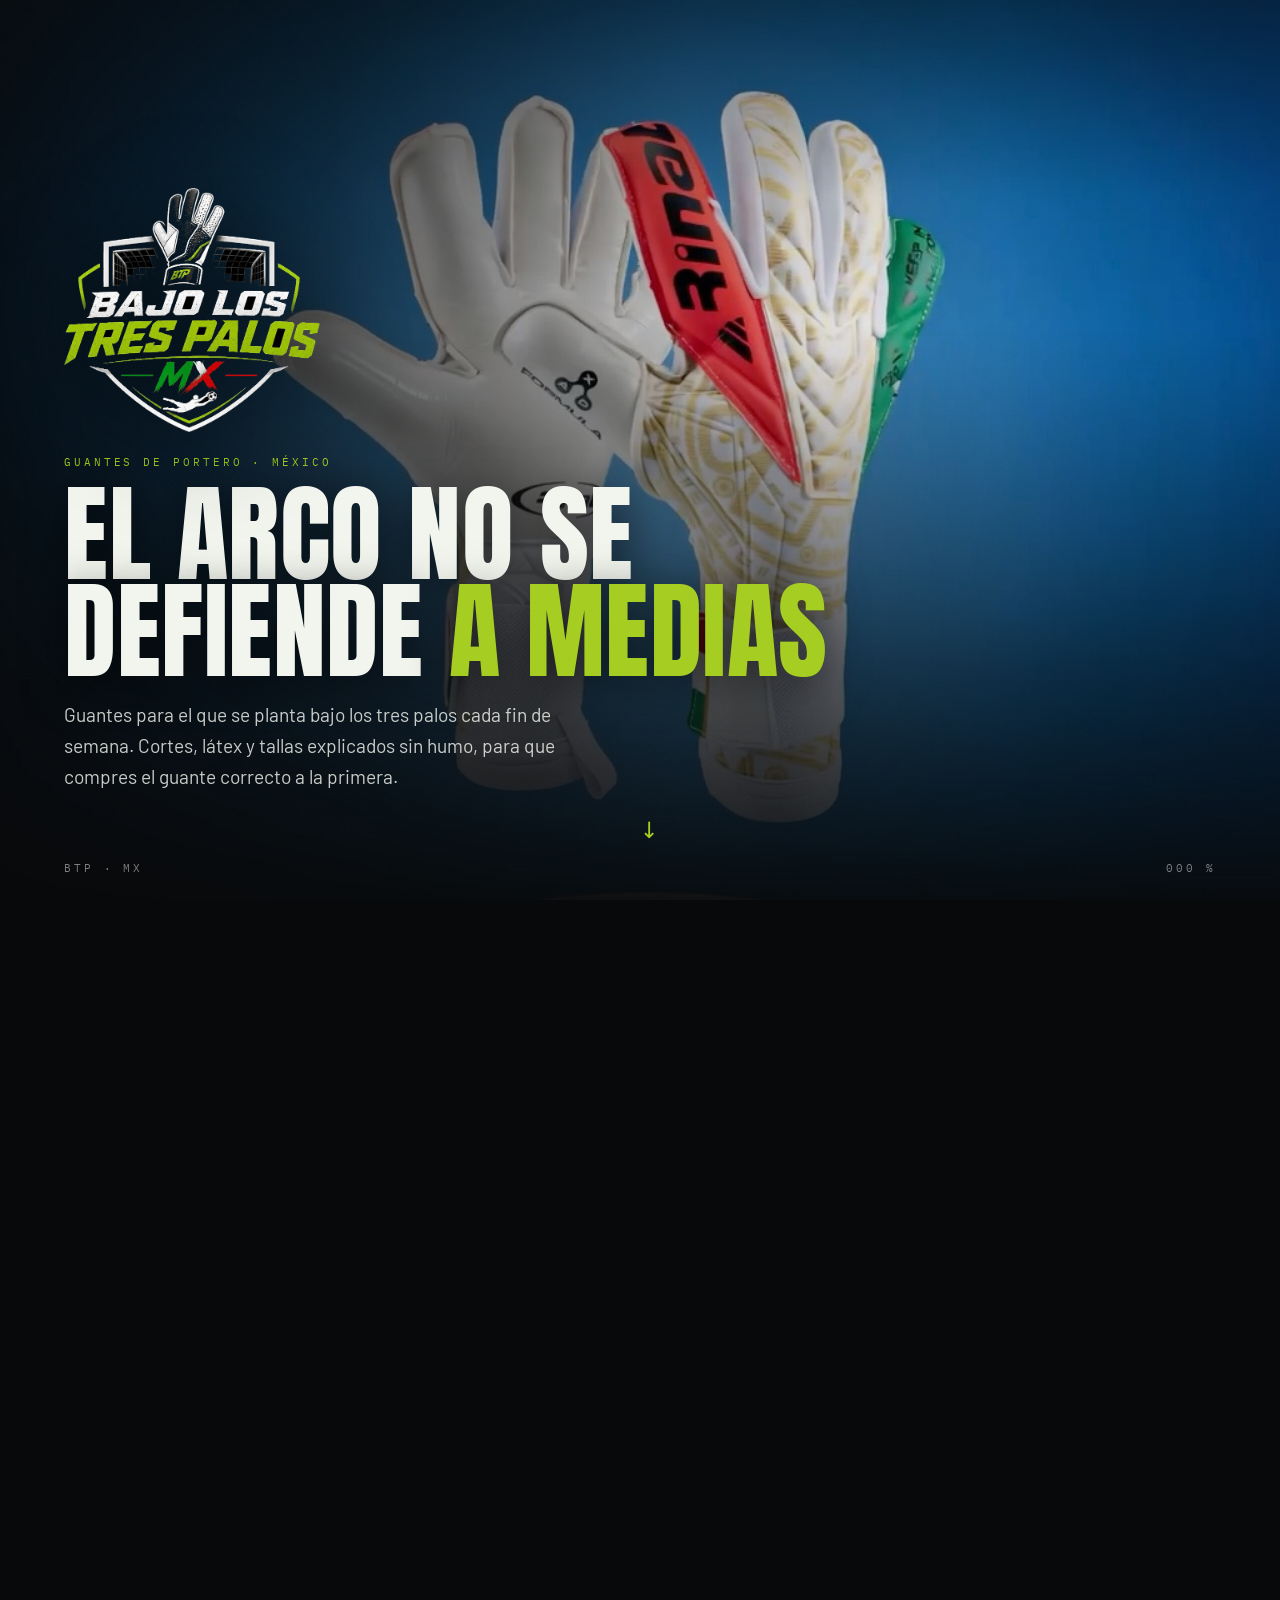
==== commit 2a2a45a3: "Dejar la web solo en el hero, con los dos videos encadenados por scroll Se quitan nav, catálogo, cor" ====
--- a/index.html
+++ b/index.html
@@ -4,14 +4,14 @@
 <meta charset="utf-8">
 <meta name="viewport" content="width=device-width, initial-scale=1">
 <title>Bajo Los Tres Palos MX · Guantes de portero</title>
-<meta name="description" content="Guantes de portero en México. Cortes negativo, roll finger, plano e híbrido, tallas 5 a 11 y asesoría real para elegir el guante que te toca. Bajo Los Tres Palos MX.">
+<meta name="description" content="Bajo Los Tres Palos MX (BTP). Guantes para el que se planta bajo los tres palos cada fin de semana.">
 <meta name="theme-color" content="#08090A">
 <link rel="canonical" href="https://oscararmando2.github.io/bajo-los-tres-palos-mx/">
 
 <meta property="og:type" content="website">
 <meta property="og:site_name" content="Bajo Los Tres Palos MX">
 <meta property="og:title" content="Bajo Los Tres Palos MX · Guantes de portero">
-<meta property="og:description" content="Guantes de portero en México. Cortes, tallas y asesoría para el que se para bajo los tres palos.">
+<meta property="og:description" content="El arco no se defiende a medias.">
 <meta property="og:image" content="https://oscararmando2.github.io/bajo-los-tres-palos-mx/assets/img/og-btp.jpg">
 <meta property="og:locale" content="es_MX">
 <meta name="twitter:card" content="summary_large_image">
@@ -22,73 +22,43 @@
 <link rel="preconnect" href="https://fonts.googleapis.com">
 <link rel="preconnect" href="https://fonts.gstatic.com" crossorigin>
 <link href="https://fonts.googleapis.com/css2?family=Anton&family=Barlow:wght@400;600;700;800&family=IBM+Plex+Mono:wght@400;500&display=swap" rel="stylesheet">
-<link rel="preload" as="image" href="assets/img/hero-poster.jpg">
+<link rel="preload" as="image" href="assets/img/poster-1.jpg">
 <link rel="stylesheet" href="assets/css/style.css">
-
-<script type="application/ld+json">
-{
-  "@context": "https://schema.org",
-  "@type": "Store",
-  "name": "Bajo Los Tres Palos MX",
-  "alternateName": "BTP MX",
-  "description": "Venta de guantes de portero en México: cortes negativo, roll finger, plano e híbrido.",
-  "image": "https://oscararmando2.github.io/bajo-los-tres-palos-mx/assets/img/og-btp.jpg",
-  "url": "https://oscararmando2.github.io/bajo-los-tres-palos-mx/",
-  "areaServed": "MX"
-}
-</script>
 </head>
 <body>
 
-<!-- ====================== NAV ====================== -->
-<header class="nav">
-  <div class="wrap nav-in">
-    <a class="nav-logo" href="#inicio" aria-label="Bajo Los Tres Palos MX, inicio">
-      <img src="assets/img/logo-nav.png" alt="Bajo Los Tres Palos MX" width="240" height="229">
-    </a>
-    <nav class="nav-links" aria-label="Principal">
-      <a href="#catalogo">Catálogo</a>
-      <a href="#cortes">Cortes</a>
-      <a href="#tallas">Tallas</a>
-      <a href="#nosotros">Nosotros</a>
-      <a href="#contacto">Contacto</a>
-    </nav>
-    <a class="nav-cta" href="#contacto" data-wa>Pedir por WhatsApp</a>
-    <button class="nav-burger" aria-label="Abrir menú" aria-expanded="false" aria-controls="nav-mobile">
-      <svg width="26" height="26" viewBox="0 0 24 24" fill="none" stroke="currentColor" stroke-width="2.2" stroke-linecap="round"><path d="M3 6h18M3 12h18M3 18h18"/></svg>
-    </button>
-  </div>
-</header>
-<div class="nav-mobile" id="nav-mobile">
-  <a href="#catalogo">Catálogo</a>
-  <a href="#cortes">Cortes de guante</a>
-  <a href="#tallas">Guía de tallas</a>
-  <a href="#nosotros">Nosotros</a>
-  <a href="#contacto">Contacto</a>
-</div>
-
-<!-- ====================== HERO CINEMÁTICO ====================== -->
+<!-- ============================================================
+     HERO · scroll-driven video scrubbing
+     El pin se queda fijo y el scroll mueve el currentTime de los
+     dos clips encadenados. Ver assets/js/hero.js
+     ============================================================ -->
 <section id="inicio" class="cine" aria-label="Bajo Los Tres Palos MX, guantes de portero">
   <div class="cine-pin">
     <div class="cine-stage">
-      <img class="cine-media cine-poster" src="assets/img/hero-poster.jpg" alt="Par de guantes de portero blancos con detalles dorados y tricolor" width="1280" height="720">
+      <img class="cine-media cine-poster" src="assets/img/poster-1.jpg"
+           alt="Par de guantes de portero blancos con detalles dorados y tricolor mexicano"
+           width="1280" height="720">
+
       <video class="cine-media cine-clip" muted playsinline preload="auto" aria-hidden="true"
-             poster="assets/img/hero-poster.jpg"
-             data-src-lg="assets/media/hero.mp4"
-             data-src-sm="assets/media/hero-540.mp4"></video>
+             poster="assets/img/poster-1.jpg"
+             data-src-lg="assets/media/hero-1.mp4"
+             data-src-sm="assets/media/hero-1-540.mp4"></video>
+
+      <video class="cine-media cine-clip" muted playsinline preload="none" aria-hidden="true"
+             poster="assets/img/poster-2.jpg"
+             data-src-lg="assets/media/hero-2.mp4"
+             data-src-sm="assets/media/hero-2-540.mp4"></video>
+
       <div class="cine-grain"></div>
       <div class="cine-scrim"></div>
     </div>
 
     <div class="cine-copy">
-      <img class="cine-logo" src="assets/img/logo-btp.png" alt="Escudo de Bajo Los Tres Palos MX" width="640" height="611">
+      <img class="cine-logo" src="assets/img/logo-btp.png"
+           alt="Escudo de Bajo Los Tres Palos MX" width="640" height="611">
       <p class="mono cine-eyebrow">Guantes de portero · México</p>
       <h1 class="display cine-h1">El arco no se<br>defiende <em>a medias</em></h1>
       <p class="cine-sub">Guantes para el que se planta bajo los tres palos cada fin de semana. Cortes, látex y tallas explicados sin humo, para que compres el guante correcto a la primera.</p>
-      <div class="cine-cta">
-        <a class="btn btn-lima" href="#catalogo">Ver catálogo</a>
-        <a class="btn btn-ghost" href="#tallas">¿Qué talla soy?</a>
-      </div>
     </div>
 
     <div class="cine-hud mono">
@@ -100,215 +70,6 @@
   </div>
 </section>
 
-<!-- ====================== TICKER ====================== -->
-<div class="ticker" aria-hidden="true">
-  <div class="ticker-track">
-    <span>Corte negativo</span><span>Roll finger</span><span>Tallas 5 a 11</span><span>Látex de alto agarre</span><span>Asesoría de portero</span><span>Envíos a todo México</span>
-    <span>Corte negativo</span><span>Roll finger</span><span>Tallas 5 a 11</span><span>Látex de alto agarre</span><span>Asesoría de portero</span><span>Envíos a todo México</span>
-  </div>
-</div>
-<span class="tricolor"></span>
-
-<!-- ====================== CATÁLOGO ====================== -->
-<section id="catalogo" class="sec">
-  <div class="wrap">
-    <div class="sec-head rv">
-      <span class="mono">01 — Catálogo</span>
-      <h2 class="display sec-h2">Guantes que <em>sí</em> aguantan</h2>
-      <p class="sec-lead">Filtra por corte y encuentra el modelo que va con tu mano y con tu cancha. Si tienes dudas entre dos, escríbenos: preferimos que te quedes con el correcto a que devuelvas.</p>
-    </div>
-
-    <div class="filtros rv" role="group" aria-label="Filtrar por corte">
-      <button class="chip is-on" data-filtro="todos" aria-pressed="true">Todos</button>
-      <button class="chip" data-filtro="negativo" aria-pressed="false">Negativo</button>
-      <button class="chip" data-filtro="roll" aria-pressed="false">Roll finger</button>
-      <button class="chip" data-filtro="plano" aria-pressed="false">Plano</button>
-      <button class="chip" data-filtro="hibrido" aria-pressed="false">Híbrido</button>
-    </div>
-
-    <div class="aviso rv" id="aviso-demo">
-      <svg width="20" height="20" viewBox="0 0 24 24" fill="none" stroke="currentColor" stroke-width="2" stroke-linecap="round" style="flex:none;color:var(--lima);margin-top:2px"><circle cx="12" cy="12" r="9"/><path d="M12 8h.01M11 12h1v4h1"/></svg>
-      <div><b>Catálogo de muestra.</b> Los modelos, fotos y precios definitivos se cargan en <code>assets/js/productos.js</code>. Mientras tanto las tarjetas muestran las categorías con las que trabajamos.</div>
-    </div>
-
-    <div class="grid-prod" id="grid-prod"></div>
-  </div>
-</section>
-
-<!-- ====================== CORTES ====================== -->
-<section id="cortes" class="sec sec-alt">
-  <div class="wrap">
-    <div class="sec-head rv">
-      <span class="mono">02 — Cortes</span>
-      <h2 class="display sec-h2">Cada corte cambia<br>cómo <em>sientes</em> el balón</h2>
-      <p class="sec-lead">El corte es la forma en que el látex se une al guante. No hay uno mejor que otro: hay uno mejor para tu mano y tu estilo bajo los tres palos.</p>
-    </div>
-
-    <div class="grid-3">
-      <article class="corte rv">
-        <span class="corte-n display">01</span>
-        <h3>Corte negativo</h3>
-        <p>Las costuras van por dentro. El guante queda ceñido, sin látex sobrante, y sientes el balón casi como con la mano desnuda. Es el favorito del portero que atrapa mucho y quiere precisión.</p>
-      </article>
-      <article class="corte rv">
-        <span class="corte-n display">02</span>
-        <h3>Roll finger</h3>
-        <p>El látex se enrolla alrededor del dedo y desaparece la costura lateral. Más superficie de látex tocando el balón: agarre y blocaje. Ajuste más redondo y un poco más lleno que el negativo.</p>
-      </article>
-      <article class="corte rv">
-        <span class="corte-n display">03</span>
-        <h3>Corte plano</h3>
-        <p>El clásico de toda la vida, con costura externa y una pieza plana de látex. Es el más holgado y cómodo, perfecto si vas empezando o si no te gusta sentir presión en los dedos.</p>
-      </article>
-      <article class="corte rv">
-        <span class="corte-n display">04</span>
-        <h3>Híbrido</h3>
-        <p>Mezcla los anteriores: roll finger en unos dedos y negativo en otros. Busca el punto medio entre ajuste ceñido y superficie de contacto. Si dudas entre dos cortes, empieza por aquí.</p>
-      </article>
-    </div>
-  </div>
-</section>
-
-<!-- ====================== TALLAS ====================== -->
-<section id="tallas" class="sec">
-  <div class="wrap">
-    <div class="sec-head rv">
-      <span class="mono">03 — Guía de tallas</span>
-      <h2 class="display sec-h2">Mide tu mano en<br><em>dos minutos</em></h2>
-      <p class="sec-lead">La talla del guante no es la del zapato ni la de la playera: se saca del contorno de tu palma. Con un metro de costura (o un hilo y una regla) le atinas a la primera.</p>
-    </div>
-
-    <div class="tallas-cols">
-      <ol class="pasos rv">
-        <li><b>1</b><p><strong>Toma un metro de costura o un hilo</strong>Con la mano dominante abierta y relajada, palma hacia arriba.</p></li>
-        <li><b>2</b><p><strong>Rodea la palma por debajo de los nudillos</strong>Da la vuelta completa a la mano <em>sin</em> incluir el pulgar, sin apretar el metro.</p></li>
-        <li><b>3</b><p><strong>Pasa la medida a pulgadas y súmale 1</strong>Si el contorno es de 20.3 cm (8 pulgadas): 8 + 1 = <b class="lima">talla 9</b>. Ese entero es tu talla.</p></li>
-        <li><b>4</b><p><strong>¿Quedaste entre dos tallas?</strong>Sube a la mayor si te gusta el guante holgado o usas varillas; baja a la menor si buscas ajuste ceñido tipo corte negativo.</p></li>
-      </ol>
-
-      <div class="tabla-wrap rv">
-        <table>
-          <caption class="mono" style="padding:15px 18px;text-align:left;color:var(--gris-2)">Referencia rápida · contorno de palma</caption>
-          <thead>
-            <tr><th scope="col">Talla</th><th scope="col">Contorno de palma</th><th scope="col">Referencia</th></tr>
-          </thead>
-          <tbody>
-            <tr><td>5</td><td>10.2 cm · 4"</td><td>6 a 8 años</td></tr>
-            <tr><td>6</td><td>12.7 cm · 5"</td><td>8 a 10 años</td></tr>
-            <tr><td>7</td><td>15.2 cm · 6"</td><td>10 a 12 años</td></tr>
-            <tr><td>8</td><td>17.8 cm · 7"</td><td>12 a 14 años</td></tr>
-            <tr><td>9</td><td>20.3 cm · 8"</td><td>Adulto, mano estándar</td></tr>
-            <tr><td>10</td><td>22.9 cm · 9"</td><td>Adulto, mano grande</td></tr>
-            <tr><td>11</td><td>25.4 cm · 10"</td><td>Adulto, mano muy grande</td></tr>
-          </tbody>
-        </table>
-      </div>
-    </div>
-  </div>
-</section>
-
-<!-- ====================== NOSOTROS ====================== -->
-<section id="nosotros" class="sec sec-alt">
-  <div class="wrap split">
-    <div class="rv">
-      <span class="mono" style="color:var(--lima);display:block;margin-bottom:14px">04 — Nosotros</span>
-      <h2 class="display sec-h2">Porteros<br>vendiendo a <em>porteros</em></h2>
-      <p class="sec-lead">Bajo Los Tres Palos MX nace de la posición más ingrata y más adictiva del futbol. Sabemos lo que es que se te resbale un balón por un látex acabado, o comprar una talla de más porque nadie te explicó cómo medirte.</p>
-      <ul class="ventajas">
-        <li>
-          <svg width="20" height="20" viewBox="0 0 24 24" fill="none" stroke="currentColor" stroke-width="2.4" stroke-linecap="round" stroke-linejoin="round"><path d="M20 6 9 17l-5-5"/></svg>
-          <span><strong>Asesoría antes de vender.</strong> Te preguntamos superficie, posición y estilo antes de recomendarte un modelo.</span>
-        </li>
-        <li>
-          <svg width="20" height="20" viewBox="0 0 24 24" fill="none" stroke="currentColor" stroke-width="2.4" stroke-linecap="round" stroke-linejoin="round"><path d="M20 6 9 17l-5-5"/></svg>
-          <span><strong>Producto original.</strong> Nada de copias con látex que se pela al tercer entrenamiento.</span>
-        </li>
-        <li>
-          <svg width="20" height="20" viewBox="0 0 24 24" fill="none" stroke="currentColor" stroke-width="2.4" stroke-linecap="round" stroke-linejoin="round"><path d="M20 6 9 17l-5-5"/></svg>
-          <span><strong>Tallas de verdad.</strong> Del 5 juvenil al 11 de adulto, con guía de medición y cambio si no te queda.</span>
-        </li>
-        <li>
-          <svg width="20" height="20" viewBox="0 0 24 24" fill="none" stroke="currentColor" stroke-width="2.4" stroke-linecap="round" stroke-linejoin="round"><path d="M20 6 9 17l-5-5"/></svg>
-          <span><strong>Cuidado del guante.</strong> Te decimos cómo lavarlo y guardarlo para que el látex dure lo que tiene que durar.</span>
-        </li>
-      </ul>
-    </div>
-    <figure class="split-img rv" style="margin:0">
-      <img src="assets/img/still-detalle.jpg" alt="Detalle del guante de portero con acabados en verde, blanco y rojo" width="1200" height="675" loading="lazy">
-    </figure>
-  </div>
-</section>
-
-<!-- ====================== CONTACTO ====================== -->
-<section id="contacto" class="sec">
-  <div class="wrap">
-    <div class="sec-head rv">
-      <span class="mono">05 — Contacto</span>
-      <h2 class="display sec-h2">Dinos qué guante<br>andas <em>buscando</em></h2>
-      <p class="sec-lead">Mándanos tu talla, el corte que te late y en qué superficie juegas. Te decimos qué tenemos y qué te conviene.</p>
-    </div>
-
-    <div class="contacto-grid">
-      <div class="datos-lista rv">
-        <div class="dato">
-          <svg width="22" height="22" viewBox="0 0 24 24" fill="none" stroke="currentColor" stroke-width="2" stroke-linecap="round" stroke-linejoin="round"><path d="M21 11.5a8.4 8.4 0 0 1-9 8.4 8.5 8.5 0 0 1-4-1L3 21l2.1-4.9A8.4 8.4 0 0 1 12 3a8.4 8.4 0 0 1 9 8.5z"/></svg>
-          <div><span class="mono">WhatsApp</span><p id="dato-wa"></p></div>
-        </div>
-        <div class="dato">
-          <svg width="22" height="22" viewBox="0 0 24 24" fill="none" stroke="currentColor" stroke-width="2" stroke-linecap="round" stroke-linejoin="round"><rect x="3" y="5" width="18" height="14" rx="2"/><path d="m3 7 9 6 9-6"/></svg>
-          <div><span class="mono">Correo</span><p id="dato-mail"></p></div>
-        </div>
-        <div class="dato">
-          <svg width="22" height="22" viewBox="0 0 24 24" fill="none" stroke="currentColor" stroke-width="2" stroke-linecap="round" stroke-linejoin="round"><rect x="3" y="3" width="18" height="18" rx="5"/><circle cx="12" cy="12" r="4"/><path d="M17.5 6.5h.01"/></svg>
-          <div><span class="mono">Instagram</span><p id="dato-ig"></p></div>
-        </div>
-        <div class="dato">
-          <svg width="22" height="22" viewBox="0 0 24 24" fill="none" stroke="currentColor" stroke-width="2" stroke-linecap="round" stroke-linejoin="round"><path d="M20 10c0 6-8 12-8 12s-8-6-8-12a8 8 0 0 1 16 0z"/><circle cx="12" cy="10" r="3"/></svg>
-          <div><span class="mono">Zona</span><p id="dato-ciudad"></p></div>
-        </div>
-      </div>
-
-      <div class="cta-box rv">
-        <h3>¿Listo para tu<br>próximo par?</h3>
-        <p>Escríbenos por WhatsApp con tu talla y te mandamos las opciones disponibles con foto y precio el mismo día.</p>
-        <a class="btn btn-wa" href="#contacto" data-wa>
-          <svg width="19" height="19" viewBox="0 0 24 24" fill="currentColor"><path d="M12 2a10 10 0 0 0-8.7 15l-1.2 4.4 4.5-1.2A10 10 0 1 0 12 2zm5.6 14.2c-.2.7-1.3 1.3-1.9 1.3-.5 0-1.1.2-3.6-.8-3-1.3-5-4.4-5.1-4.6-.2-.2-1.2-1.6-1.2-3.1s.8-2.2 1.1-2.5c.3-.3.6-.4.8-.4h.6c.2 0 .5-.1.7.5l1 2.3c.1.2.1.4 0 .6l-.4.6-.4.4c-.1.1-.3.3-.1.6.2.3.8 1.3 1.7 2.1 1.2 1 2.1 1.4 2.4 1.5.3.1.5.1.7-.1l1-1.2c.2-.2.4-.2.7-.1l2.2 1.1c.3.2.5.2.6.4.1.1.1.7-.1 1.4z"/></svg>
-          Escribir por WhatsApp
-        </a>
-        <div class="redes" id="redes"></div>
-      </div>
-    </div>
-  </div>
-</section>
-
-<!-- ====================== FOOTER ====================== -->
-<span class="tricolor"></span>
-<footer class="foot">
-  <div class="wrap">
-    <div class="foot-in">
-      <img src="assets/img/logo-nav.png" alt="Bajo Los Tres Palos MX" width="240" height="229">
-      <nav class="foot-links" aria-label="Pie de página">
-        <a href="#catalogo">Catálogo</a>
-        <a href="#cortes">Cortes</a>
-        <a href="#tallas">Tallas</a>
-        <a href="#nosotros">Nosotros</a>
-        <a href="#contacto">Contacto</a>
-      </nav>
-    </div>
-    <div class="foot-legal">
-      <span>© <span id="anio">2026</span> Bajo Los Tres Palos MX · BTP</span>
-      <span class="mono">Hecho para los que se paran bajo los tres palos</span>
-    </div>
-  </div>
-</footer>
-
-<a class="wa-float" href="#contacto" data-wa aria-label="Escribir por WhatsApp">
-  <svg width="28" height="28" viewBox="0 0 24 24" fill="currentColor"><path d="M12 2a10 10 0 0 0-8.7 15l-1.2 4.4 4.5-1.2A10 10 0 1 0 12 2zm5.6 14.2c-.2.7-1.3 1.3-1.9 1.3-.5 0-1.1.2-3.6-.8-3-1.3-5-4.4-5.1-4.6-.2-.2-1.2-1.6-1.2-3.1s.8-2.2 1.1-2.5c.3-.3.6-.4.8-.4h.6c.2 0 .5-.1.7.5l1 2.3c.1.2.1.4 0 .6l-.4.6-.4.4c-.1.1-.3.3-.1.6.2.3.8 1.3 1.7 2.1 1.2 1 2.1 1.4 2.4 1.5.3.1.5.1.7-.1l1-1.2c.2-.2.4-.2.7-.1l2.2 1.1c.3.2.5.2.6.4.1.1.1.7-.1 1.4z"/></svg>
-</a>
-
-<script src="assets/js/config.js"></script>
-<script src="assets/js/productos.js"></script>
 <script src="assets/js/hero.js"></script>
-<script src="assets/js/main.js"></script>
 </body>
 </html>
--- a/assets/css/style.css
+++ b/assets/css/style.css
@@ -1,28 +1,20 @@
 /* ==========================================================================
-   BAJO LOS TRES PALOS MX · hoja de estilo
+   BAJO LOS TRES PALOS MX · hero con scroll-driven video scrubbing
    Paleta tomada del escudo: lima BTP, negro cancha, tricolor de acento.
    ========================================================================== */
 
 :root{
   --negro:#08090A;
-  --carbon:#101214;
-  --humo:#16191C;
-  --linea:rgba(242,245,238,.10);
   --lima:#A6CE22;
-  --lima-hi:#C7EE3B;
   --hueso:#F2F5EE;
-  --gris:#96A093;
-  --gris-2:#6B736A;
   --mx-verde:#0E9B2C;
   --mx-rojo:#D42A1E;
   --azul:#0E4C8F;
-  --ease:cubic-bezier(.23,1,.32,1);
-  --nav-h:72px;
   --pad:clamp(20px,5vw,80px);
 }
 
 *,*::before,*::after{ box-sizing:border-box; }
-html{ scroll-behavior:smooth; -webkit-text-size-adjust:100%; }
+html{ -webkit-text-size-adjust:100%; }
 body{
   margin:0; background:var(--negro); color:var(--hueso);
   font-family:'Barlow',system-ui,-apple-system,sans-serif;
@@ -30,7 +22,6 @@
   -webkit-font-smoothing:antialiased;
 }
 img,video{ display:block; max-width:100%; }
-a{ color:inherit; }
 ::selection{ background:var(--lima); color:var(--negro); }
 
 .display{
@@ -41,63 +32,16 @@
   font-family:'IBM Plex Mono',ui-monospace,monospace;
   font-size:.7rem; letter-spacing:.26em; text-transform:uppercase;
 }
-.wrap{ width:min(1240px,100%); margin-inline:auto; padding-inline:var(--pad); }
-.lima{ color:var(--lima); }
 
-/* Franja tricolor reutilizable ------------------------------------------- */
-.tricolor{ height:3px; width:100%; display:block;
-  background:linear-gradient(90deg,var(--mx-verde) 0 33.33%,var(--hueso) 33.33% 66.66%,var(--mx-rojo) 66.66% 100%); }
-
-/* ===================== NAV ============================================== */
-.nav{
-  position:fixed; inset:0 0 auto 0; z-index:60; height:var(--nav-h);
-  display:flex; align-items:center;
-  transition:background .3s ease, backdrop-filter .3s ease, border-color .3s ease;
-  border-bottom:1px solid transparent;
-}
-.nav.is-stuck{
-  background:rgba(8,9,10,.86); backdrop-filter:blur(14px) saturate(1.2);
-  border-bottom-color:var(--linea);
-}
-.nav-in{ display:flex; align-items:center; justify-content:space-between; gap:20px; width:100%; }
-.nav-logo{ display:flex; align-items:center; gap:12px; text-decoration:none; }
-.nav-logo img{ height:46px; width:auto; }
-.nav-links{ display:flex; align-items:center; gap:clamp(16px,2.2vw,34px); }
-.nav-links a{
-  text-decoration:none; font-weight:600; font-size:.94rem; letter-spacing:.02em;
-  color:rgba(242,245,238,.78); transition:color .2s ease; white-space:nowrap;
-}
-.nav-links a:hover{ color:var(--lima); }
-.nav-cta{
-  display:inline-flex; align-items:center; gap:8px; text-decoration:none;
-  background:var(--lima); color:var(--negro); font-weight:800; font-size:.9rem;
-  padding:11px 20px; border-radius:999px; letter-spacing:.02em;
-  transition:transform .18s var(--ease), background .2s ease;
-}
-.nav-cta:hover{ background:var(--lima-hi); transform:translateY(-2px); }
-.nav-burger{
-  display:none; background:none; border:0; color:var(--hueso); cursor:pointer;
-  padding:8px; line-height:0;
-}
-.nav-mobile{
-  position:fixed; inset:var(--nav-h) 0 auto 0; z-index:59;
-  background:rgba(8,9,10,.97); backdrop-filter:blur(16px);
-  border-bottom:1px solid var(--linea);
-  display:none; flex-direction:column; padding:14px var(--pad) 26px; gap:4px;
-}
-.nav-mobile.is-open{ display:flex; }
-.nav-mobile a{
-  text-decoration:none; padding:13px 0; font-weight:700; font-size:1.05rem;
-  border-bottom:1px solid var(--linea);
-}
-.nav-mobile a:last-child{ border-bottom:0; }
-
-/* ===================== HERO CINEMÁTICO ================================== */
+/* ==========================================================================
+   HERO
+   Sin JS, sin video o con reduced-motion: una sola pantalla con el póster.
+   Con JS: la sección crece y el pin toma el control del scroll.
+   ========================================================================== */
 .cine{ position:relative; background:var(--negro); }
-/* Sin JS o con reduced-motion: hero normal de una pantalla, nunca un pin roto */
 .cine:not(.is-ready){ height:auto; }
 .cine:not(.is-ready) .cine-pin{ position:relative; height:100svh; }
-.cine.is-ready{ height:420vh; }             /* recorrido del scrub */
+.cine.is-ready{ height:640vh; }          /* 2 clips × ~320vh de recorrido */
 
 .cine-pin{
   position:sticky; top:0; height:100svh; overflow:hidden;
@@ -108,23 +52,24 @@
   position:absolute; inset:0; width:100%; height:100%;
   object-fit:cover; object-position:50% 42%;
 }
-.cine-clip{ opacity:0; transition:opacity .45s ease; will-change:opacity; }
-.cine.is-playing .cine-clip{ opacity:1; }
+/* Los clips se revelan por scroll, uno encima del otro */
+.cine-clip{ opacity:0; will-change:opacity; }
+
 .cine-grain{
   position:absolute; inset:0; z-index:2; pointer-events:none; opacity:.5;
-  background:
-    radial-gradient(120% 90% at 50% 40%, rgba(0,0,0,0) 38%, rgba(4,10,20,.72) 100%);
+  background:radial-gradient(120% 90% at 50% 40%, rgba(0,0,0,0) 38%, rgba(4,10,20,.72) 100%);
 }
 .cine-scrim{
   position:absolute; inset:0; z-index:3; pointer-events:none;
   background:
-    linear-gradient(180deg, rgba(8,9,10,.74) 0%, rgba(8,9,10,.14) 24%, rgba(8,9,10,0) 44%),
+    linear-gradient(180deg, rgba(8,9,10,.5) 0%, rgba(8,9,10,.08) 22%, rgba(8,9,10,0) 42%),
     linear-gradient(90deg, rgba(8,9,10,.88) 0%, rgba(8,9,10,.62) 26%, rgba(8,9,10,.18) 54%, rgba(8,9,10,0) 78%),
     linear-gradient(0deg, rgba(8,9,10,.95) 0%, rgba(8,9,10,.6) 26%, rgba(8,9,10,0) 64%);
 }
+
 .cine-copy{
   position:relative; z-index:5; width:100%;
-  padding:0 var(--pad) clamp(64px,11vh,132px);
+  padding:0 var(--pad) clamp(72px,12vh,140px);
   will-change:opacity,transform;
 }
 .cine-logo{
@@ -141,7 +86,7 @@
   margin:20px 0 0; max-width:46ch; font-size:clamp(1rem,1.5vw,1.2rem);
   color:rgba(242,245,238,.82);
 }
-.cine-cta{ display:flex; flex-wrap:wrap; gap:14px; margin-top:30px; }
+
 .cine-hud{
   position:absolute; z-index:5; left:var(--pad); right:var(--pad); bottom:22px;
   display:flex; justify-content:space-between; gap:14px; pointer-events:none;
@@ -152,232 +97,23 @@
   background:linear-gradient(90deg,var(--mx-verde),var(--lima),var(--mx-rojo));
 }
 .cine-cue{
-  position:absolute; left:50%; bottom:26px; z-index:6; opacity:0;
+  position:absolute; left:50%; bottom:52px; z-index:6;
   font-size:1.4rem; color:var(--lima); pointer-events:none;
   animation:cue 1.9s ease-in-out infinite;
 }
 @keyframes cue{ 0%,100%{ transform:translate(-50%,0);} 50%{ transform:translate(-50%,9px);} }
 
-/* ===================== BOTONES ========================================== */
-.btn{
-  display:inline-flex; align-items:center; justify-content:center; gap:9px;
-  font-family:'Barlow',sans-serif; font-weight:800; font-size:.98rem;
-  letter-spacing:.02em; text-decoration:none; cursor:pointer;
-  padding:14px 26px; border-radius:999px; border:2px solid transparent;
-  transition:transform .18s var(--ease), background .2s ease, border-color .2s ease, color .2s ease;
-}
-.btn:hover{ transform:translateY(-2px); }
-.btn:focus-visible{ outline:3px solid var(--lima); outline-offset:3px; }
-.btn-lima{ background:var(--lima); color:var(--negro); }
-.btn-lima:hover{ background:var(--lima-hi); }
-.btn-ghost{ border-color:rgba(242,245,238,.34); color:var(--hueso); }
-.btn-ghost:hover{ border-color:var(--lima); color:var(--lima); }
-.btn-wa{ background:#25D366; color:#052B12; }
-.btn-wa:hover{ background:#3ce67c; }
-.btn[aria-disabled="true"]{ opacity:.5; pointer-events:none; }
-
-/* ===================== TICKER =========================================== */
-.ticker{
-  background:var(--lima); color:var(--negro); overflow:hidden;
-  padding:13px 0; border-block:1px solid rgba(0,0,0,.2);
-}
-.ticker-track{ display:flex; width:max-content; animation:slide 34s linear infinite; }
-.ticker-track span{
-  font-family:'Anton',sans-serif; text-transform:uppercase; font-size:1.05rem;
-  letter-spacing:.06em; padding-inline:26px; white-space:nowrap;
-}
-.ticker-track span::after{ content:'●'; margin-left:26px; font-size:.55rem; vertical-align:middle; opacity:.6; }
-@keyframes slide{ to{ transform:translateX(-50%); } }
-
-/* ===================== SECCIONES ======================================== */
-.sec{ padding:clamp(72px,11vh,140px) 0; position:relative; }
-.sec-alt{ background:var(--carbon); }
-.sec-head{ max-width:56rem; margin-bottom:clamp(38px,6vh,64px); }
-.sec-head .mono{ color:var(--lima); display:block; margin-bottom:14px; }
-.sec-h2{ margin:0; font-size:clamp(2rem,5.2vw,3.7rem); }
-.sec-h2 em{ font-style:normal; color:var(--lima); }
-.sec-lead{ margin:18px 0 0; color:var(--gris); max-width:60ch; font-size:1.06rem; }
-
-/* Reveal al hacer scroll */
-.rv{ opacity:0; transform:translateY(26px); transition:opacity .7s var(--ease), transform .7s var(--ease); }
-.rv.is-in{ opacity:1; transform:none; }
-
-/* ===================== CATÁLOGO ========================================= */
-.filtros{ display:flex; flex-wrap:wrap; gap:10px; margin-bottom:34px; }
-.chip{
-  font-family:'IBM Plex Mono',monospace; font-size:.72rem; letter-spacing:.16em;
-  text-transform:uppercase; cursor:pointer;
-  background:transparent; color:var(--gris); border:1px solid var(--linea);
-  padding:9px 17px; border-radius:999px; transition:all .2s ease;
-}
-.chip:hover{ color:var(--hueso); border-color:rgba(242,245,238,.3); }
-.chip.is-on{ background:var(--lima); color:var(--negro); border-color:var(--lima); font-weight:600; }
-
-.aviso{
-  display:flex; gap:12px; align-items:flex-start;
-  border:1px dashed rgba(166,206,34,.45); background:rgba(166,206,34,.06);
-  border-radius:14px; padding:14px 18px; margin-bottom:30px; color:var(--gris);
-  font-size:.93rem;
-}
-.aviso b{ color:var(--lima); }
-
-.grid-prod{
-  display:grid; gap:clamp(16px,2.2vw,26px);
-  grid-template-columns:repeat(auto-fill,minmax(268px,1fr));
-}
-.card{
-  background:var(--humo); border:1px solid var(--linea); border-radius:18px;
-  overflow:hidden; display:flex; flex-direction:column;
-  transition:transform .3s var(--ease), border-color .3s ease;
-}
-.card:hover{ transform:translateY(-6px); border-color:rgba(166,206,34,.5); }
-.card-img{
-  position:relative; aspect-ratio:4/3; overflow:hidden; background:var(--azul);
-}
-.card-img img{ width:100%; height:100%; object-fit:cover; transition:transform .6s var(--ease); }
-.card:hover .card-img img{ transform:scale(1.06); }
-.card-tag{
-  position:absolute; top:12px; left:12px; z-index:2;
-  font-family:'IBM Plex Mono',monospace; font-size:.62rem; letter-spacing:.16em;
-  text-transform:uppercase; background:rgba(8,9,10,.82); color:var(--lima);
-  border:1px solid rgba(166,206,34,.4); padding:5px 11px; border-radius:999px;
-}
-.card-body{ padding:20px; display:flex; flex-direction:column; gap:10px; flex:1; }
-.card-body h3{ margin:0; font-family:'Anton',sans-serif; text-transform:uppercase;
-  font-size:1.24rem; line-height:1.08; font-weight:400; }
-.card-meta{ display:flex; flex-wrap:wrap; gap:7px; }
-.card-meta span{
-  font-family:'IBM Plex Mono',monospace; font-size:.6rem; letter-spacing:.14em;
-  text-transform:uppercase; color:var(--gris-2);
-  border:1px solid var(--linea); border-radius:6px; padding:4px 8px;
-}
-.card-desc{ margin:0; font-size:.92rem; color:var(--gris); flex:1; }
-.card-foot{ display:flex; align-items:center; justify-content:space-between; gap:12px;
-  border-top:1px solid var(--linea); padding-top:14px; margin-top:2px; }
-.card-precio{ font-family:'Anton',sans-serif; font-size:1.1rem; color:var(--lima); text-transform:uppercase; }
-.card-precio.consulta{ font-size:.78rem; letter-spacing:.12em; color:var(--gris); font-family:'IBM Plex Mono',monospace; }
-.card-link{
-  font-size:.82rem; font-weight:800; text-decoration:none; color:var(--negro);
-  background:var(--lima); padding:9px 15px; border-radius:999px; white-space:nowrap;
-  transition:background .2s ease;
-}
-.card-link:hover{ background:var(--lima-hi); }
-.vacio{ color:var(--gris); padding:40px 0; }
-
-/* ===================== CORTES =========================================== */
-.grid-3{ display:grid; gap:clamp(16px,2.2vw,26px); grid-template-columns:repeat(auto-fit,minmax(250px,1fr)); }
-.corte{
-  background:var(--humo); border:1px solid var(--linea); border-radius:18px; padding:26px;
-  position:relative; overflow:hidden; transition:border-color .3s ease, transform .3s var(--ease);
-}
-.corte:hover{ border-color:rgba(166,206,34,.5); transform:translateY(-5px); }
-.corte-n{
-  font-family:'Anton',sans-serif; font-size:2.6rem; color:rgba(242,245,238,.07);
-  position:absolute; top:8px; right:18px; line-height:1;
-}
-.corte h3{ margin:0 0 10px; font-family:'Anton',sans-serif; font-weight:400;
-  text-transform:uppercase; font-size:1.2rem; color:var(--lima); }
-.corte p{ margin:0; color:var(--gris); font-size:.95rem; }
-
-/* ===================== TALLAS =========================================== */
-.tallas-cols{ display:grid; gap:clamp(26px,4vw,54px); grid-template-columns:1fr; align-items:start; }
-@media(min-width:920px){ .tallas-cols{ grid-template-columns:1fr 1fr; } }
-.tabla-wrap{ overflow-x:auto; border:1px solid var(--linea); border-radius:16px; background:var(--humo); }
-table{ width:100%; border-collapse:collapse; min-width:420px; }
-thead th{
-  font-family:'IBM Plex Mono',monospace; font-size:.64rem; letter-spacing:.16em;
-  text-transform:uppercase; color:var(--lima); text-align:left;
-  padding:15px 18px; border-bottom:1px solid var(--linea); font-weight:500;
-}
-tbody td{ padding:13px 18px; border-bottom:1px solid var(--linea); font-size:.94rem; color:var(--gris); }
-tbody tr:last-child td{ border-bottom:0; }
-tbody tr:hover td{ background:rgba(166,206,34,.05); color:var(--hueso); }
-tbody td:first-child{ font-family:'Anton',sans-serif; font-size:1.1rem; color:var(--hueso); }
-.pasos{ list-style:none; padding:0; margin:0; display:grid; gap:18px; }
-.pasos li{ display:flex; gap:16px; align-items:flex-start; }
-.pasos > li > b{
-  flex:none; width:34px; height:34px; border-radius:50%; display:grid; place-items:center;
-  background:var(--lima); color:var(--negro); font-family:'Anton',sans-serif; font-size:.95rem;
-}
-.pasos p{ margin:0; color:var(--gris); font-size:.97rem; }
-.pasos strong{ color:var(--hueso); display:block; margin-bottom:3px; font-weight:700; }
-
-/* ===================== POR QUÉ / SPLIT ================================== */
-.split{ display:grid; gap:clamp(28px,4vw,60px); align-items:center; grid-template-columns:1fr; }
-@media(min-width:920px){ .split{ grid-template-columns:1.05fr 1fr; } }
-.split-img{ border-radius:20px; overflow:hidden; border:1px solid var(--linea); position:relative; }
-.split-img img{ width:100%; aspect-ratio:4/3; object-fit:cover; }
-.ventajas{ list-style:none; padding:0; margin:26px 0 0; display:grid; gap:16px; }
-.ventajas li{ display:flex; gap:14px; align-items:flex-start; color:var(--gris); font-size:1rem; }
-.ventajas svg{ flex:none; margin-top:3px; color:var(--lima); }
-.ventajas strong{ color:var(--hueso); }
-
-/* ===================== CONTACTO ========================================= */
-.contacto-grid{ display:grid; gap:clamp(24px,3.4vw,44px); grid-template-columns:1fr; }
-@media(min-width:860px){ .contacto-grid{ grid-template-columns:1fr 1fr; } }
-.dato{
-  display:flex; gap:15px; align-items:flex-start; padding:20px;
-  border:1px solid var(--linea); border-radius:14px; background:var(--humo);
-}
-.dato svg{ flex:none; color:var(--lima); margin-top:2px; }
-.dato .mono{ color:var(--gris-2); display:block; margin-bottom:5px; }
-.dato p{ margin:0; font-weight:600; font-size:1.02rem; }
-.dato a{ text-decoration:none; }
-.dato a:hover{ color:var(--lima); }
-.pendiente{ color:var(--gris-2); font-style:italic; font-weight:500; }
-.datos-lista{ display:grid; gap:14px; }
-.cta-box{
-  border:1px solid rgba(166,206,34,.35); border-radius:20px; padding:clamp(26px,4vw,42px);
-  background:linear-gradient(160deg, rgba(166,206,34,.12), rgba(8,9,10,0) 62%), var(--humo);
-}
-.cta-box h3{ margin:0 0 12px; font-family:'Anton',sans-serif; font-weight:400;
-  text-transform:uppercase; font-size:clamp(1.5rem,3.2vw,2.2rem); line-height:1; }
-.cta-box p{ margin:0 0 24px; color:var(--gris); }
-.redes{ display:flex; flex-wrap:wrap; gap:12px; margin-top:24px; }
-.red{
-  display:inline-flex; align-items:center; gap:9px; text-decoration:none;
-  border:1px solid var(--linea); border-radius:999px; padding:10px 18px;
-  font-size:.9rem; font-weight:600; color:var(--gris); transition:all .2s ease;
-}
-.red:hover{ border-color:var(--lima); color:var(--lima); }
-
-/* ===================== FOOTER =========================================== */
-.foot{ background:var(--negro); border-top:1px solid var(--linea); padding:52px 0 34px; }
-.foot-in{ display:flex; flex-wrap:wrap; gap:26px; justify-content:space-between; align-items:center; }
-.foot img{ height:66px; }
-.foot-links{ display:flex; flex-wrap:wrap; gap:20px; }
-.foot-links a{ text-decoration:none; color:var(--gris); font-size:.92rem; }
-.foot-links a:hover{ color:var(--lima); }
-.foot-legal{ margin-top:34px; padding-top:22px; border-top:1px solid var(--linea);
-  color:var(--gris-2); font-size:.82rem; display:flex; flex-wrap:wrap; gap:10px; justify-content:space-between; }
-
-/* WhatsApp flotante */
-.wa-float{
-  position:fixed; right:20px; bottom:20px; z-index:70;
-  width:56px; height:56px; border-radius:50%; display:grid; place-items:center;
-  background:#25D366; color:#052B12; box-shadow:0 12px 34px rgba(0,0,0,.5);
-  text-decoration:none; transition:transform .2s var(--ease);
-}
-.wa-float:hover{ transform:scale(1.08); }
-
-/* ===================== RESPONSIVE ======================================= */
 @media(max-width:900px){
-  .nav-links, .nav-cta{ display:none; }
-  .nav-burger{ display:block; }
-  .cine.is-ready{ height:340vh; }
+  .cine.is-ready{ height:520vh; }
   .cine-media{ object-position:50% 40%; }
 }
 @media(max-width:560px){
   body{ font-size:16px; }
   .cine-hud{ font-size:.58rem; }
-  .cine-cta .btn{ width:100%; }
 }
 @media (prefers-reduced-motion:reduce){
-  html{ scroll-behavior:auto; }
   .cine.is-ready{ height:auto; }
   .cine-pin{ position:relative; height:100svh; }
-  .cine-clip{ opacity:1; }
+  .cine-clip{ display:none; }
   .cine-cue{ animation:none; }
-  .ticker-track{ animation:none; }
-  .rv{ opacity:1; transform:none; }
 }
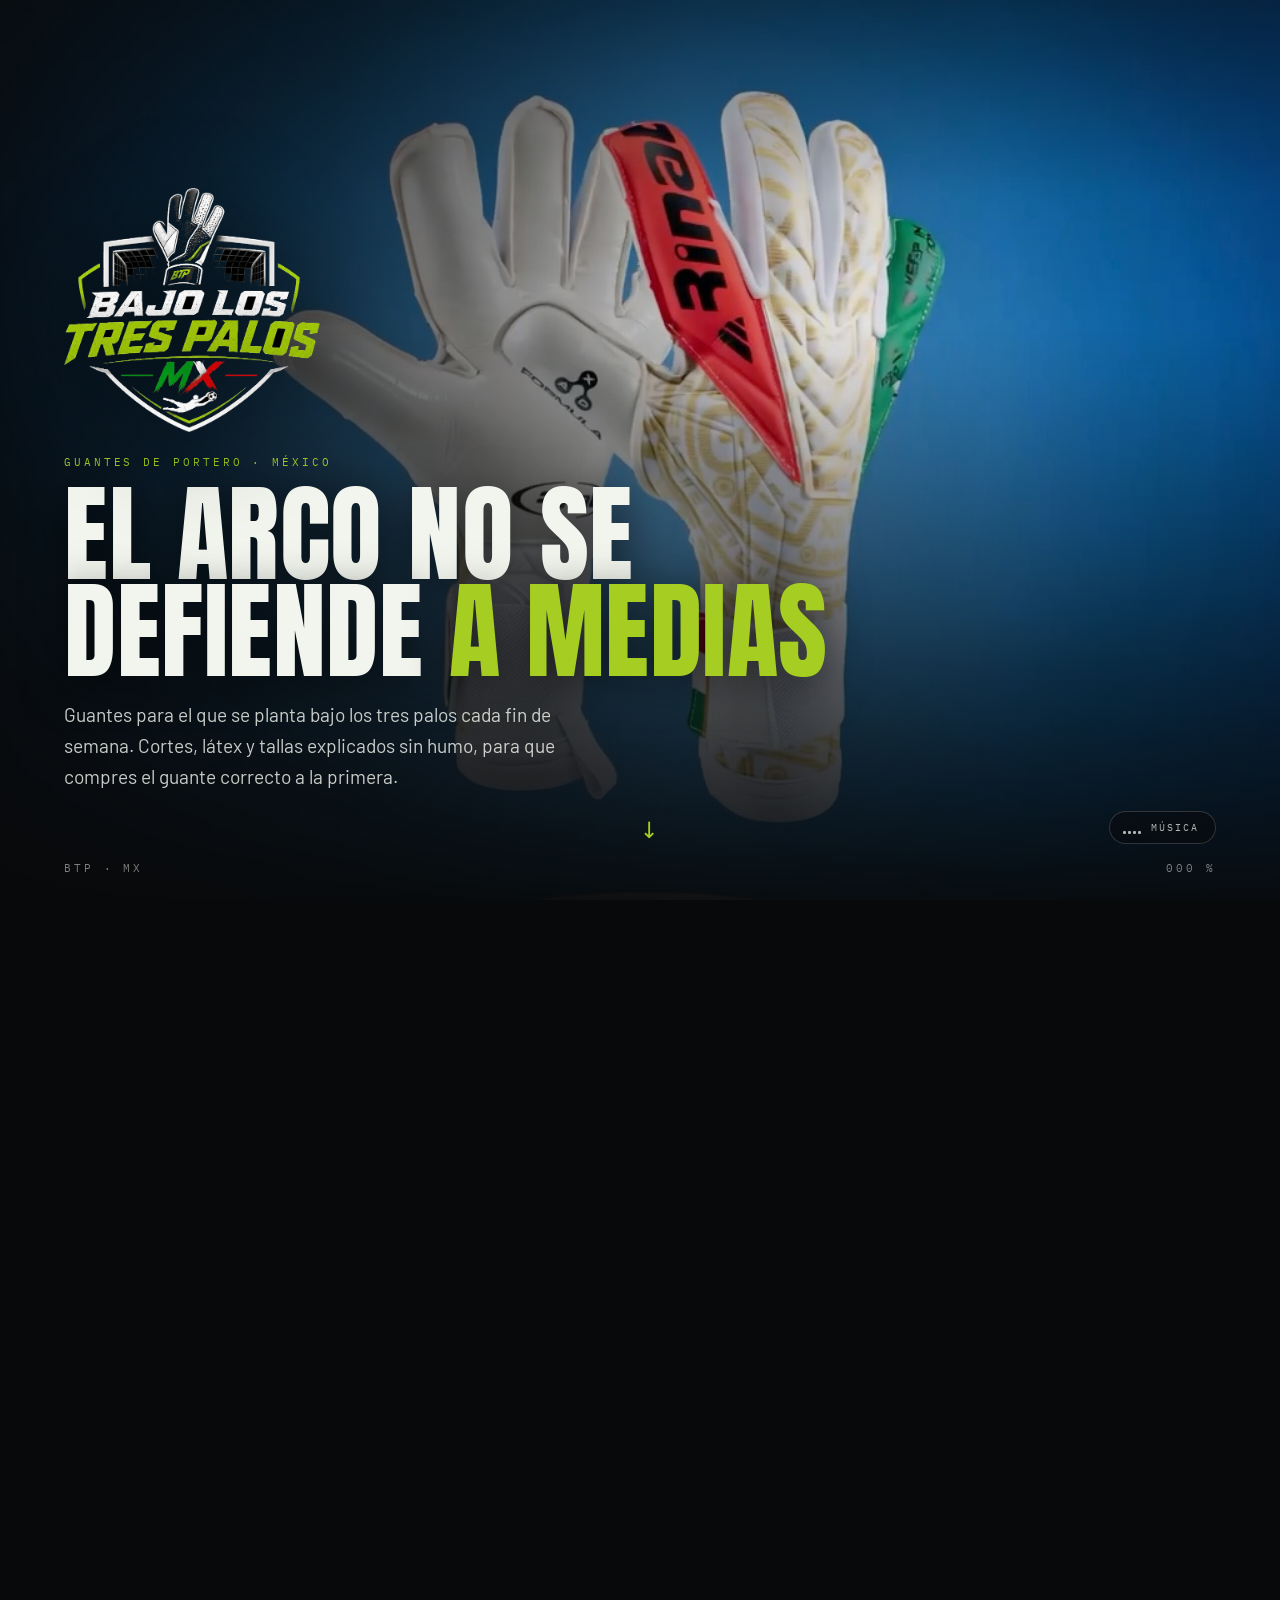
==== commit 31c2f817: "Subir la calidad del video y agregar música al hero Calidad - Los cuatro clips se reencodean a 7 Mbp" ====
--- a/index.html
+++ b/index.html
@@ -41,13 +41,13 @@
 
       <video class="cine-media cine-clip" muted playsinline preload="auto" aria-hidden="true"
              poster="assets/img/poster-1.jpg"
-             data-src-lg="assets/media/hero-1.mp4"
-             data-src-sm="assets/media/hero-1-540.mp4"></video>
+             data-src-h="assets/media/hero-1.mp4"
+             data-src-v="assets/media/hero-1-v.mp4"></video>
 
       <video class="cine-media cine-clip" muted playsinline preload="none" aria-hidden="true"
              poster="assets/img/poster-2.jpg"
-             data-src-lg="assets/media/hero-2.mp4"
-             data-src-sm="assets/media/hero-2-540.mp4"></video>
+             data-src-h="assets/media/hero-2.mp4"
+             data-src-v="assets/media/hero-2-v.mp4"></video>
 
       <div class="cine-grain"></div>
       <div class="cine-scrim"></div>
@@ -67,9 +67,17 @@
     </div>
     <div class="cine-prog"></div>
     <div class="cine-cue" aria-hidden="true">↓</div>
+
+    <button class="son" id="btp-son" type="button" aria-pressed="false" aria-label="Poner la música">
+      <span class="son-eq" aria-hidden="true"><i></i><i></i><i></i><i></i></span>
+      <span class="son-txt">Música</span>
+    </button>
   </div>
 </section>
 
+<audio id="btp-audio" src="assets/audio/btp-tema.m4a" loop preload="none"></audio>
+
 <script src="assets/js/hero.js"></script>
+<script src="assets/js/audio.js"></script>
 </body>
 </html>
--- a/assets/css/style.css
+++ b/assets/css/style.css
@@ -103,6 +103,44 @@
 }
 @keyframes cue{ 0%,100%{ transform:translate(-50%,0);} 50%{ transform:translate(-50%,9px);} }
 
+
+/* ==========================================================================
+   BOTÓN DE MÚSICA
+   Empieza apagado siempre: ningún navegador deja sonar audio sin un gesto,
+   y tampoco está bien emboscar a quien llega con el volumen arriba.
+   ========================================================================== */
+.son{
+  position:absolute; z-index:20; right:var(--pad); bottom:56px;
+  display:inline-flex; align-items:center; gap:10px;
+  padding:9px 16px 9px 13px; border-radius:999px; cursor:pointer;
+  font-family:'IBM Plex Mono',ui-monospace,monospace;
+  font-size:.64rem; letter-spacing:.2em; text-transform:uppercase;
+  color:rgba(242,245,238,.72);
+  background:rgba(8,9,10,.5); backdrop-filter:blur(10px);
+  border:1px solid rgba(242,245,238,.18);
+  transition:color .2s ease, border-color .2s ease, background .2s ease;
+}
+.son:hover{ color:var(--hueso); border-color:rgba(242,245,238,.4); }
+.son.is-on{ color:var(--lima); border-color:rgba(166,206,34,.55); background:rgba(166,206,34,.10); }
+.son:focus-visible{ outline:3px solid var(--lima); outline-offset:3px; }
+
+/* Barras de ecualizador: quietas cuando está apagado, bailando cuando suena */
+.son-eq{ display:flex; align-items:flex-end; gap:2.5px; height:13px; }
+.son-eq i{
+  width:2.5px; height:3px; border-radius:1px; background:currentColor;
+  transition:height .25s ease;
+}
+.son.is-on .son-eq i{ animation:eq .9s ease-in-out infinite; }
+.son.is-on .son-eq i:nth-child(2){ animation-duration:.62s; }
+.son.is-on .son-eq i:nth-child(3){ animation-duration:1.15s; }
+.son.is-on .son-eq i:nth-child(4){ animation-duration:.78s; }
+@keyframes eq{ 0%,100%{ height:3px; } 50%{ height:13px; } }
+
+@media(max-width:560px){
+  .son{ bottom:52px; padding:8px 13px 8px 11px; }
+  .son-txt{ display:none; }
+}
+
 @media(max-width:900px){
   .cine.is-ready{ height:520vh; }
   .cine-media{ object-position:50% 40%; }
@@ -110,8 +148,10 @@
 @media(max-width:560px){
   body{ font-size:16px; }
   .cine-hud{ font-size:.58rem; }
+  .cine-hud-idx{ opacity:0; }          /* el porcentaje estorba junto al botón */
 }
 @media (prefers-reduced-motion:reduce){
+  .son.is-on .son-eq i{ animation:none; height:8px; }
   .cine.is-ready{ height:auto; }
   .cine-pin{ position:relative; height:100svh; }
   .cine-clip{ display:none; }
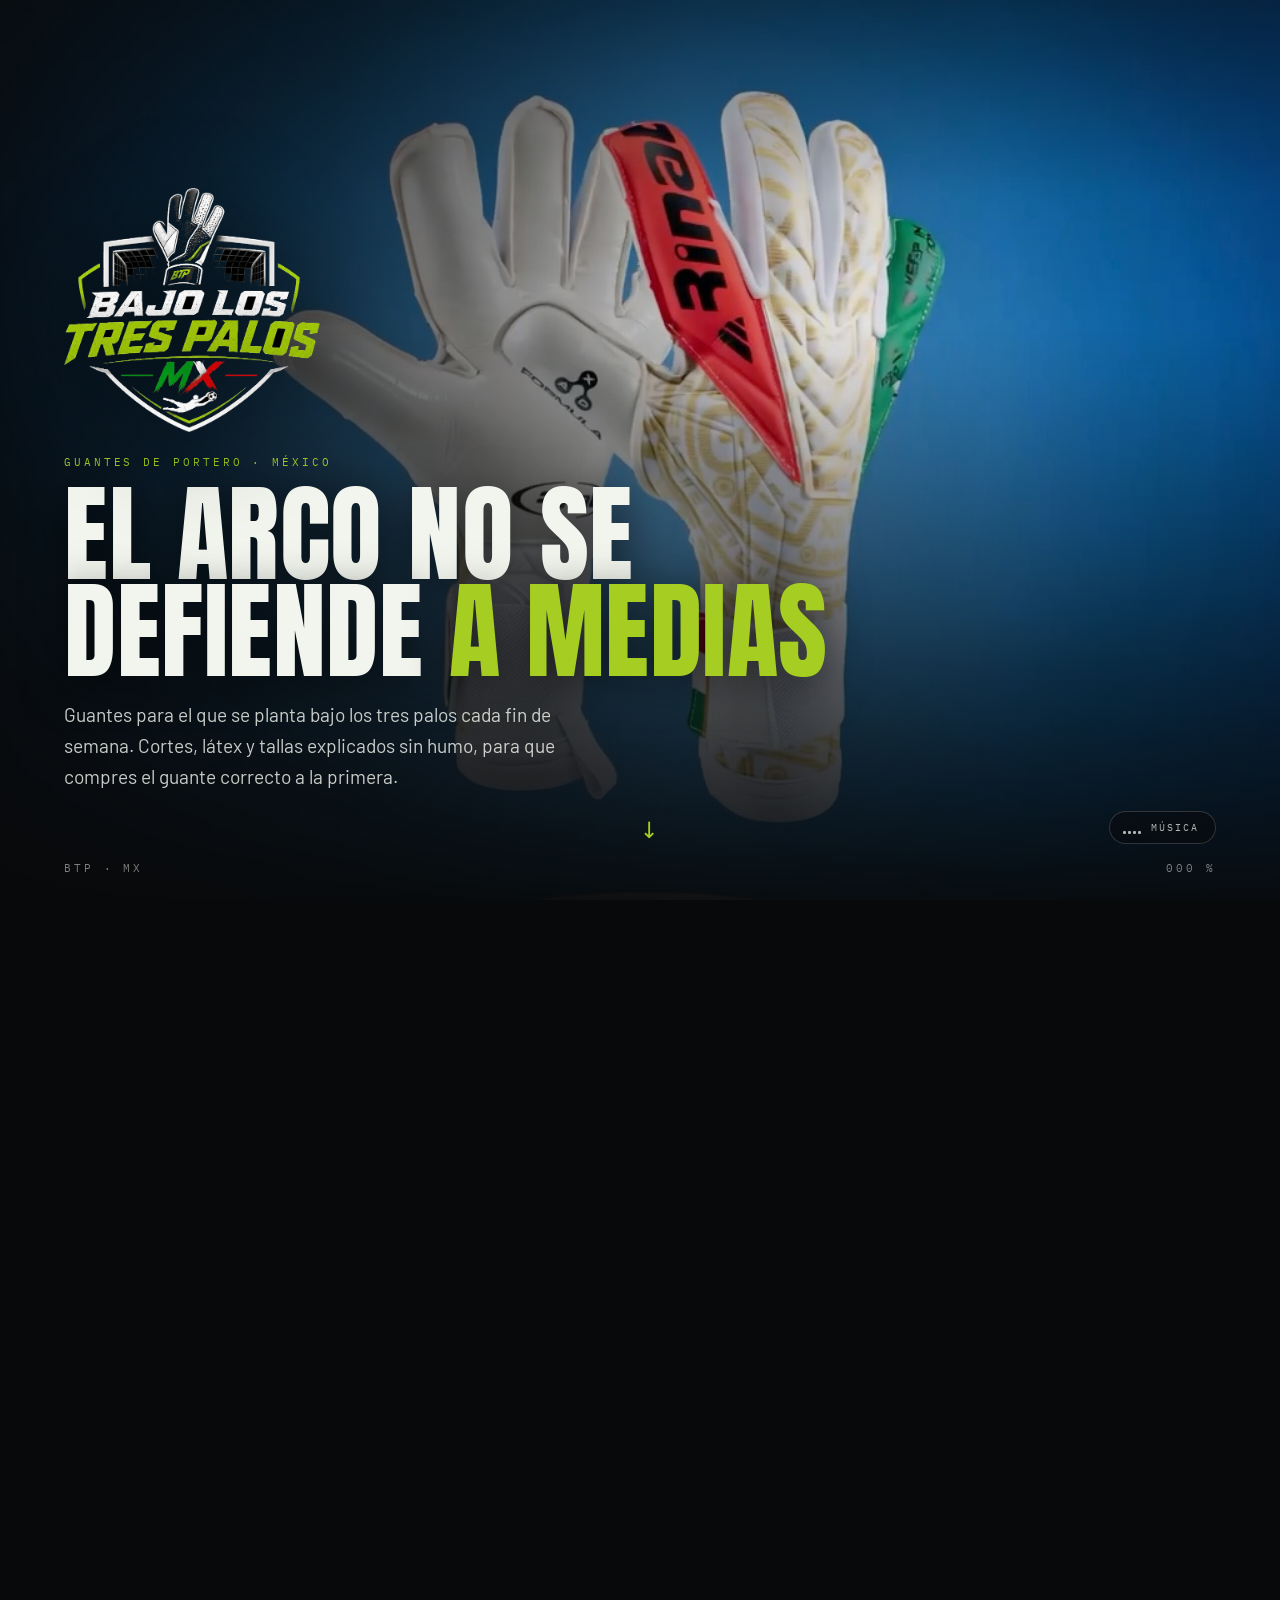
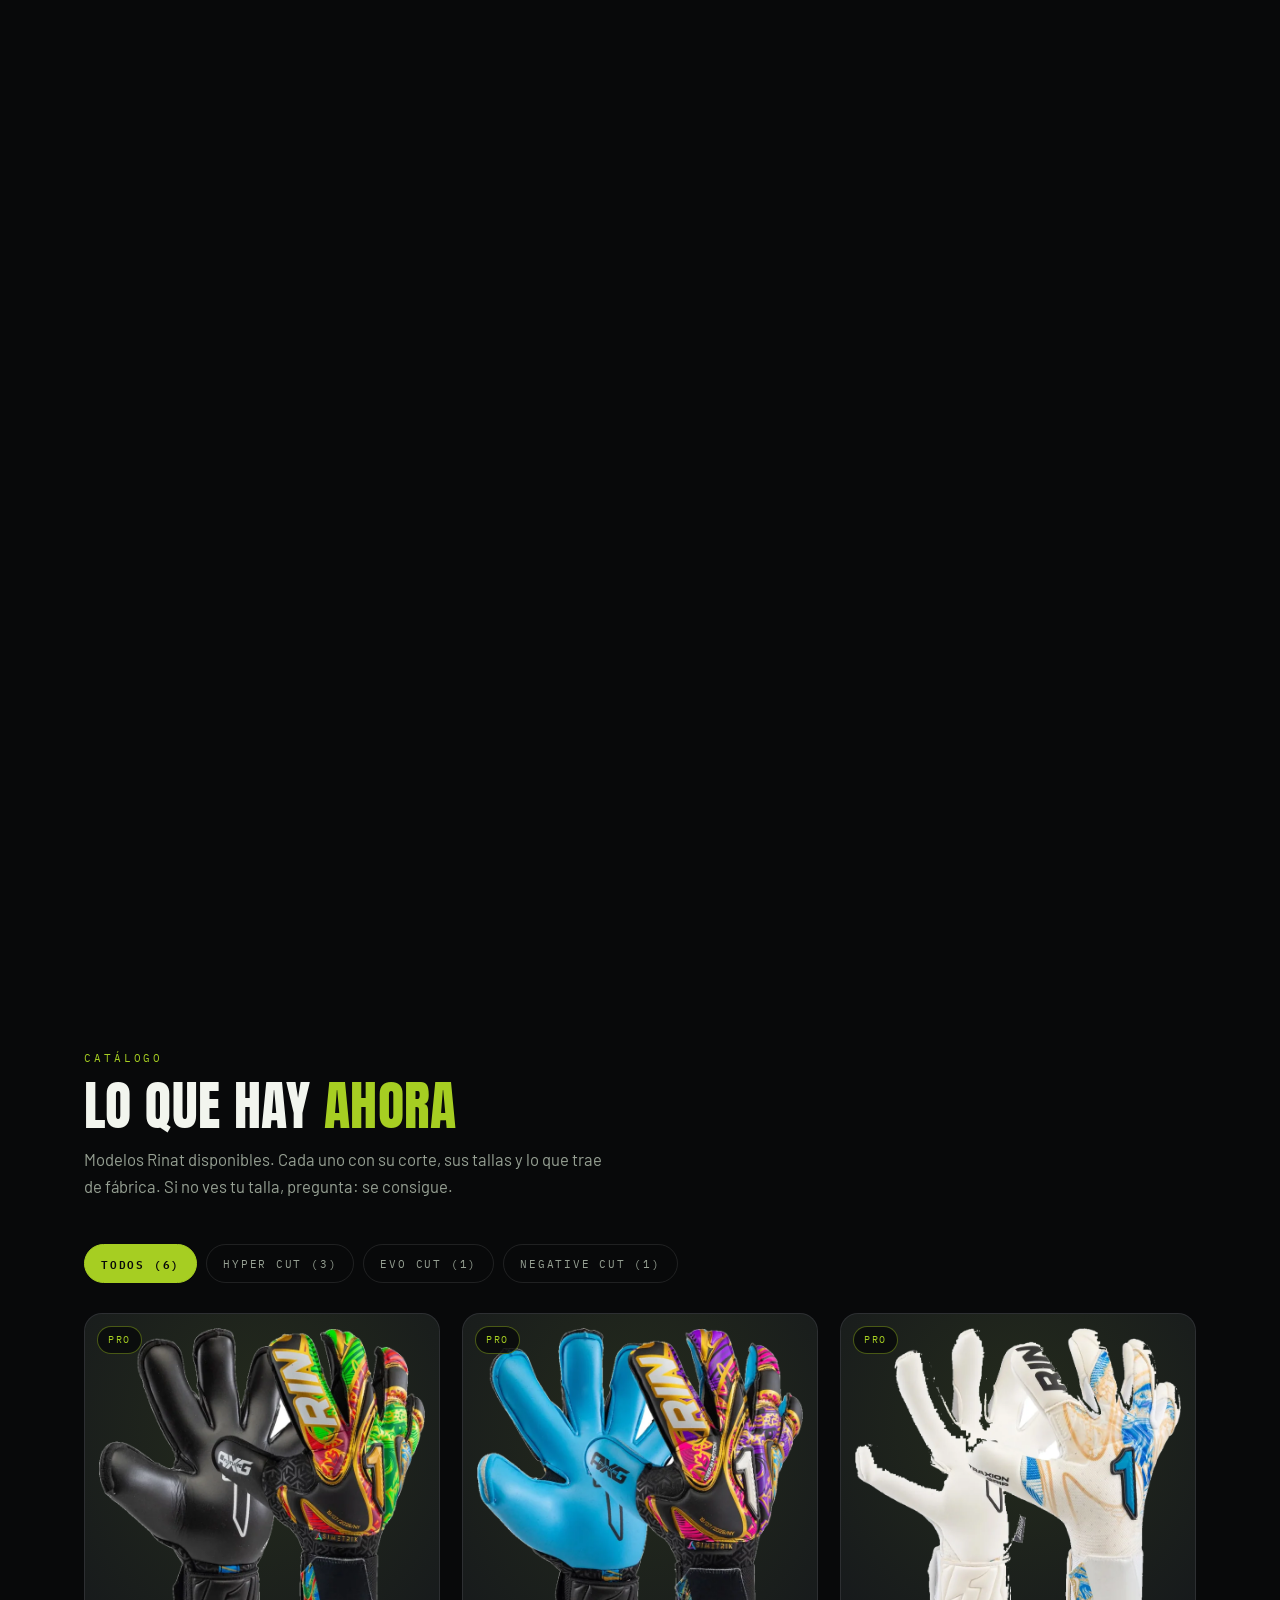
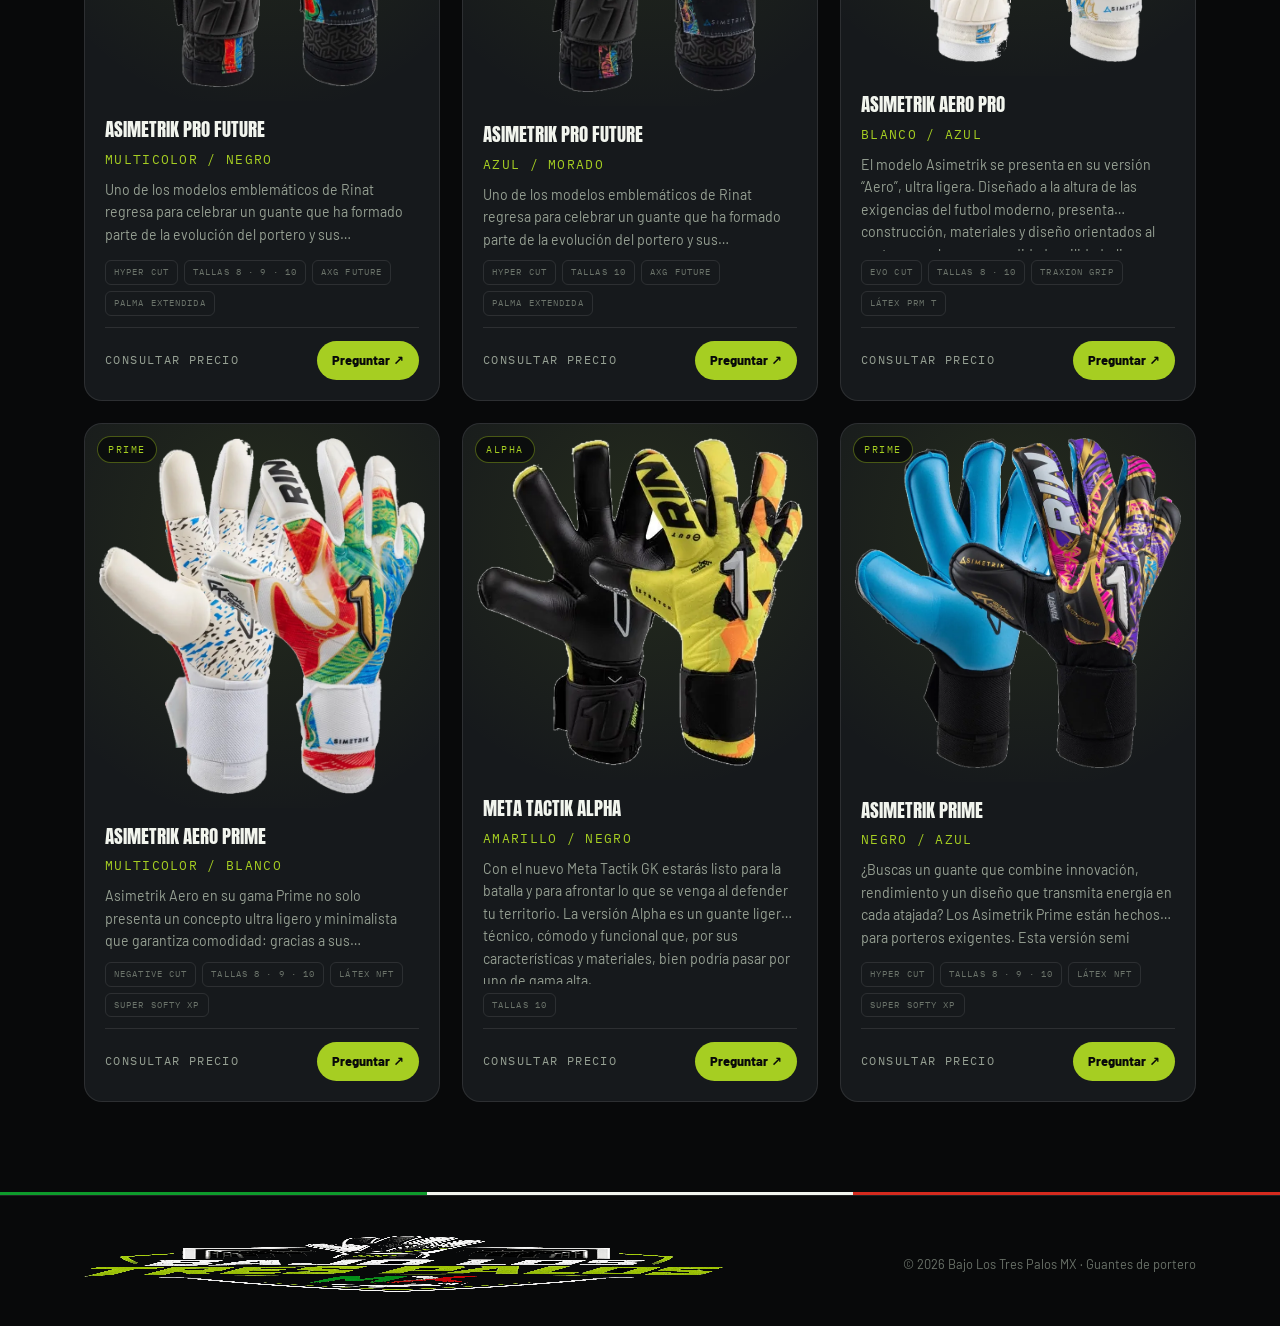
==== commit 4ddca156: "Catálogo con los seis modelos Rinat del 24 de agosto Datos tomados de los informes que Jose Álvarez " ====
--- a/index.html
+++ b/index.html
@@ -4,7 +4,7 @@
 <meta charset="utf-8">
 <meta name="viewport" content="width=device-width, initial-scale=1">
 <title>Bajo Los Tres Palos MX · Guantes de portero</title>
-<meta name="description" content="Bajo Los Tres Palos MX (BTP). Guantes para el que se planta bajo los tres palos cada fin de semana.">
+<meta name="description" content="Guantes de portero Rinat en México: Asimetrik PRO Future, Aero PRO, Aero Prime, Prime y Meta Tactik Alpha. Tallas 8 a 10.">
 <meta name="theme-color" content="#08090A">
 <link rel="canonical" href="https://oscararmando2.github.io/bajo-los-tres-palos-mx/">
 
@@ -77,7 +77,33 @@
 
 <audio id="btp-audio" src="assets/audio/btp-tema.m4a" loop preload="none"></audio>
 
+<!-- ====================== CATÁLOGO ====================== -->
+<section id="catalogo" class="sec">
+  <div class="wrap">
+    <div class="sec-head">
+      <span class="mono">Catálogo</span>
+      <h2 class="display sec-h2">Lo que hay <em>ahora</em></h2>
+      <p class="sec-lead">Modelos Rinat disponibles. Cada uno con su corte, sus tallas y lo que trae de fábrica. Si no ves tu talla, pregunta: se consigue.</p>
+    </div>
+
+    <div class="filtros" id="filtros" role="group" aria-label="Filtrar por corte"></div>
+    <div class="grid-prod" id="grid-prod"></div>
+  </div>
+</section>
+
+<span class="tricolor" style="display:block;height:3px;background:linear-gradient(90deg,var(--mx-verde) 0 33.33%,var(--hueso) 33.33% 66.66%,var(--mx-rojo) 66.66% 100%)"></span>
+
+<footer class="foot" id="contacto">
+  <div class="wrap foot-in">
+    <img src="assets/img/logo-btp.png" alt="Bajo Los Tres Palos MX" width="640" height="611">
+    <small>© <span id="anio">2026</span> Bajo Los Tres Palos MX · Guantes de portero</small>
+  </div>
+</footer>
+
+<script src="assets/js/config.js"></script>
+<script src="assets/js/productos.js"></script>
 <script src="assets/js/hero.js"></script>
+<script src="assets/js/catalogo.js"></script>
 <script src="assets/js/audio.js"></script>
 </body>
 </html>
--- a/assets/css/style.css
+++ b/assets/css/style.css
@@ -157,3 +157,89 @@
   .cine-clip{ display:none; }
   .cine-cue{ animation:none; }
 }
+
+/* ==========================================================================
+   CATÁLOGO
+   Las fotos vienen recortadas a transparente, así que el guante se apoya
+   sobre el fondo y no sobre un cuadro blanco.
+   ========================================================================== */
+.wrap{ width:min(1240px,100%); margin-inline:auto; padding-inline:var(--pad); }
+.gris{ color:var(--gris); }
+:root{ --carbon:#101214; --humo:#16191C; --linea:rgba(242,245,238,.10);
+       --gris:#96A093; --gris-2:#6B736A; --lima-hi:#C7EE3B; }
+
+.sec{ padding:clamp(64px,10vh,120px) 0; background:var(--negro); position:relative; }
+.sec-head{ max-width:56rem; margin-bottom:clamp(32px,5vh,52px); }
+.sec-head .mono{ color:var(--lima); display:block; margin-bottom:12px; }
+.sec-h2{ margin:0; font-size:clamp(1.9rem,5vw,3.4rem); }
+.sec-h2 em{ font-style:normal; color:var(--lima); }
+.sec-lead{ margin:16px 0 0; color:var(--gris); max-width:58ch; font-size:1.04rem; }
+
+.filtros{ display:flex; flex-wrap:wrap; gap:9px; margin-bottom:30px; }
+.chip{
+  font-family:'IBM Plex Mono',monospace; font-size:.7rem; letter-spacing:.16em;
+  text-transform:uppercase; cursor:pointer; background:transparent;
+  color:var(--gris); border:1px solid var(--linea);
+  padding:9px 16px; border-radius:999px; transition:all .2s ease;
+}
+.chip:hover{ color:var(--hueso); border-color:rgba(242,245,238,.3); }
+.chip.is-on{ background:var(--lima); color:var(--negro); border-color:var(--lima); font-weight:600; }
+.chip:focus-visible{ outline:3px solid var(--lima); outline-offset:3px; }
+
+.grid-prod{ display:grid; gap:clamp(14px,2vw,22px);
+  grid-template-columns:repeat(auto-fill,minmax(272px,1fr)); }
+
+.card{
+  background:var(--humo); border:1px solid var(--linea); border-radius:18px;
+  overflow:hidden; display:flex; flex-direction:column;
+  transition:transform .3s var(--ease,cubic-bezier(.23,1,.32,1)), border-color .3s ease;
+}
+.card:hover{ transform:translateY(-5px); border-color:rgba(166,206,34,.5); }
+.card-img{
+  position:relative; aspect-ratio:1/1; display:grid; place-items:center;
+  padding:14px; background:radial-gradient(120% 120% at 50% 30%,
+    rgba(166,206,34,.10), rgba(8,9,10,0) 62%);
+}
+.card-img img{ width:100%; height:100%; object-fit:contain;
+  transition:transform .5s var(--ease,cubic-bezier(.23,1,.32,1)); }
+.card:hover .card-img img{ transform:scale(1.05); }
+.card-tag{
+  position:absolute; top:12px; left:12px; z-index:2;
+  font-family:'IBM Plex Mono',monospace; font-size:.6rem; letter-spacing:.16em;
+  text-transform:uppercase; background:rgba(8,9,10,.8); color:var(--lima);
+  border:1px solid rgba(166,206,34,.4); padding:5px 10px; border-radius:999px;
+}
+.card-body{ padding:18px 20px 20px; display:flex; flex-direction:column; gap:9px; flex:1; }
+.card-body h3{ margin:0; font-family:'Anton',sans-serif; font-weight:400;
+  text-transform:uppercase; font-size:1.18rem; line-height:1.08; }
+.card-color{ font-size:.82rem; color:var(--lima); margin:0;
+  font-family:'IBM Plex Mono',monospace; letter-spacing:.1em; text-transform:uppercase; }
+.card-desc{ margin:0; font-size:.88rem; color:var(--gris); flex:1;
+  display:-webkit-box; -webkit-line-clamp:3; -webkit-box-orient:vertical; overflow:hidden; }
+.card-meta{ display:flex; flex-wrap:wrap; gap:6px; }
+.card-meta span{
+  font-family:'IBM Plex Mono',monospace; font-size:.58rem; letter-spacing:.12em;
+  text-transform:uppercase; color:var(--gris-2);
+  border:1px solid var(--linea); border-radius:6px; padding:4px 8px;
+}
+.card-foot{ display:flex; align-items:center; justify-content:space-between;
+  gap:10px; border-top:1px solid var(--linea); padding-top:13px; margin-top:2px; }
+.card-precio{ font-family:'IBM Plex Mono',monospace; font-size:.72rem;
+  letter-spacing:.12em; color:var(--gris); text-transform:uppercase; }
+.card-link{
+  font-size:.8rem; font-weight:800; text-decoration:none; color:var(--negro);
+  background:var(--lima); padding:9px 15px; border-radius:999px; white-space:nowrap;
+  transition:background .2s ease;
+}
+.card-link:hover{ background:var(--lima-hi); }
+.card-link:focus-visible{ outline:3px solid var(--lima); outline-offset:3px; }
+.vacio{ color:var(--gris); padding:36px 0; }
+
+.foot{ background:var(--negro); border-top:1px solid var(--linea); padding:40px 0 34px; }
+.foot-in{ display:flex; flex-wrap:wrap; gap:20px; justify-content:space-between; align-items:center; }
+.foot img{ height:56px; }
+.foot small{ color:var(--gris-2); font-size:.8rem; }
+
+@media(max-width:560px){
+  .grid-prod{ grid-template-columns:1fr; }
+}
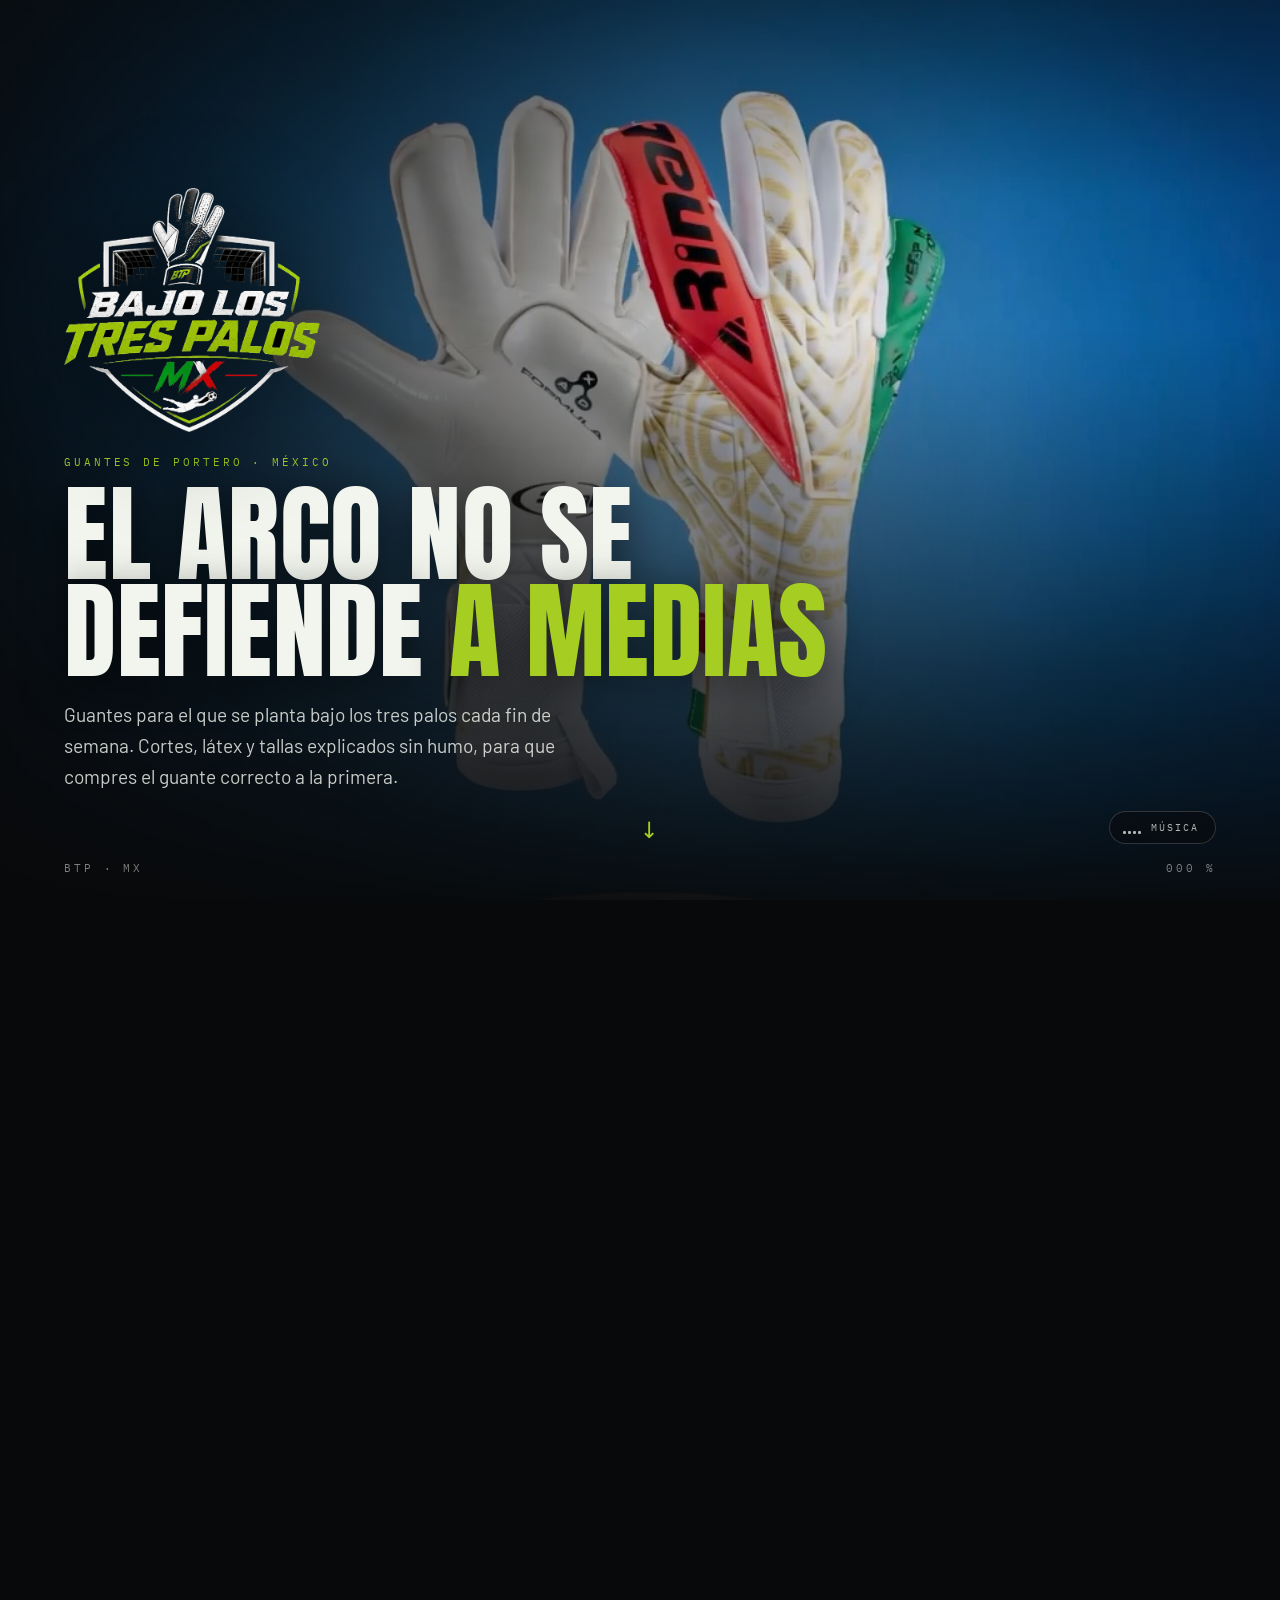
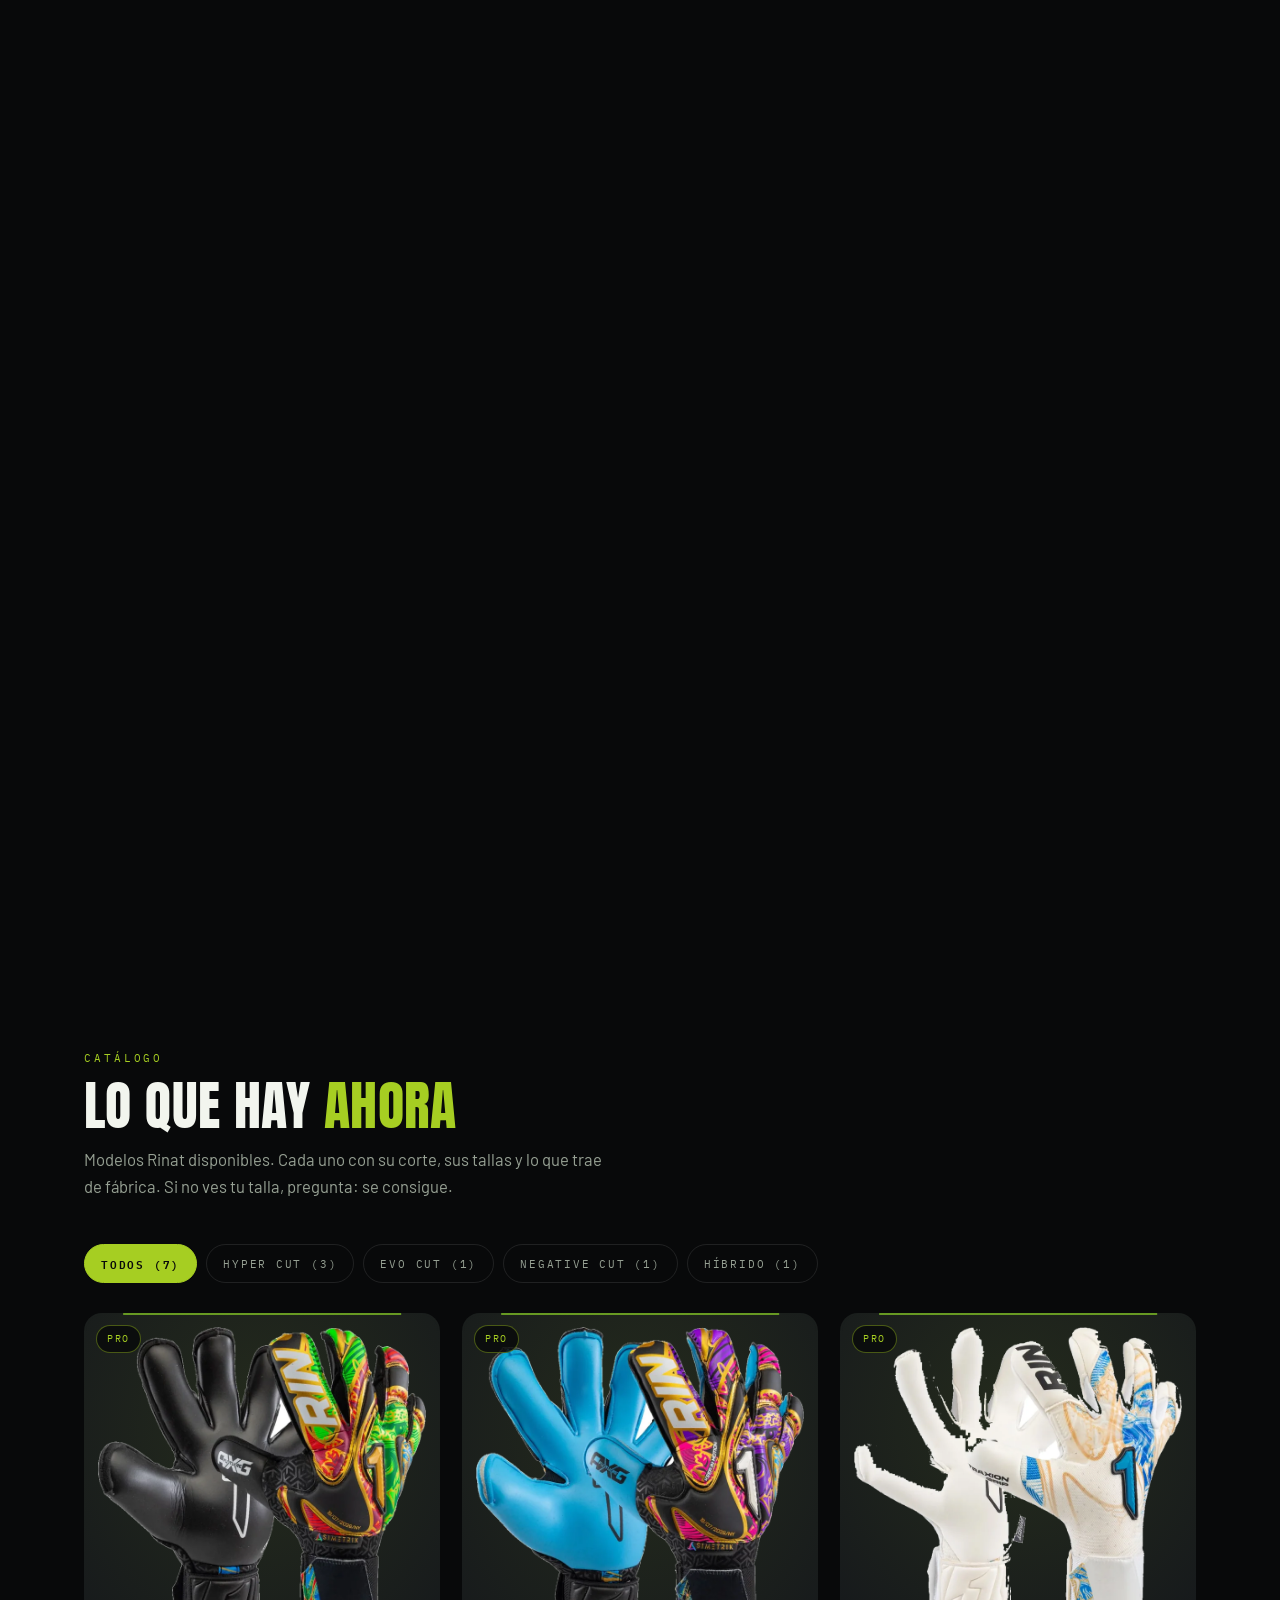
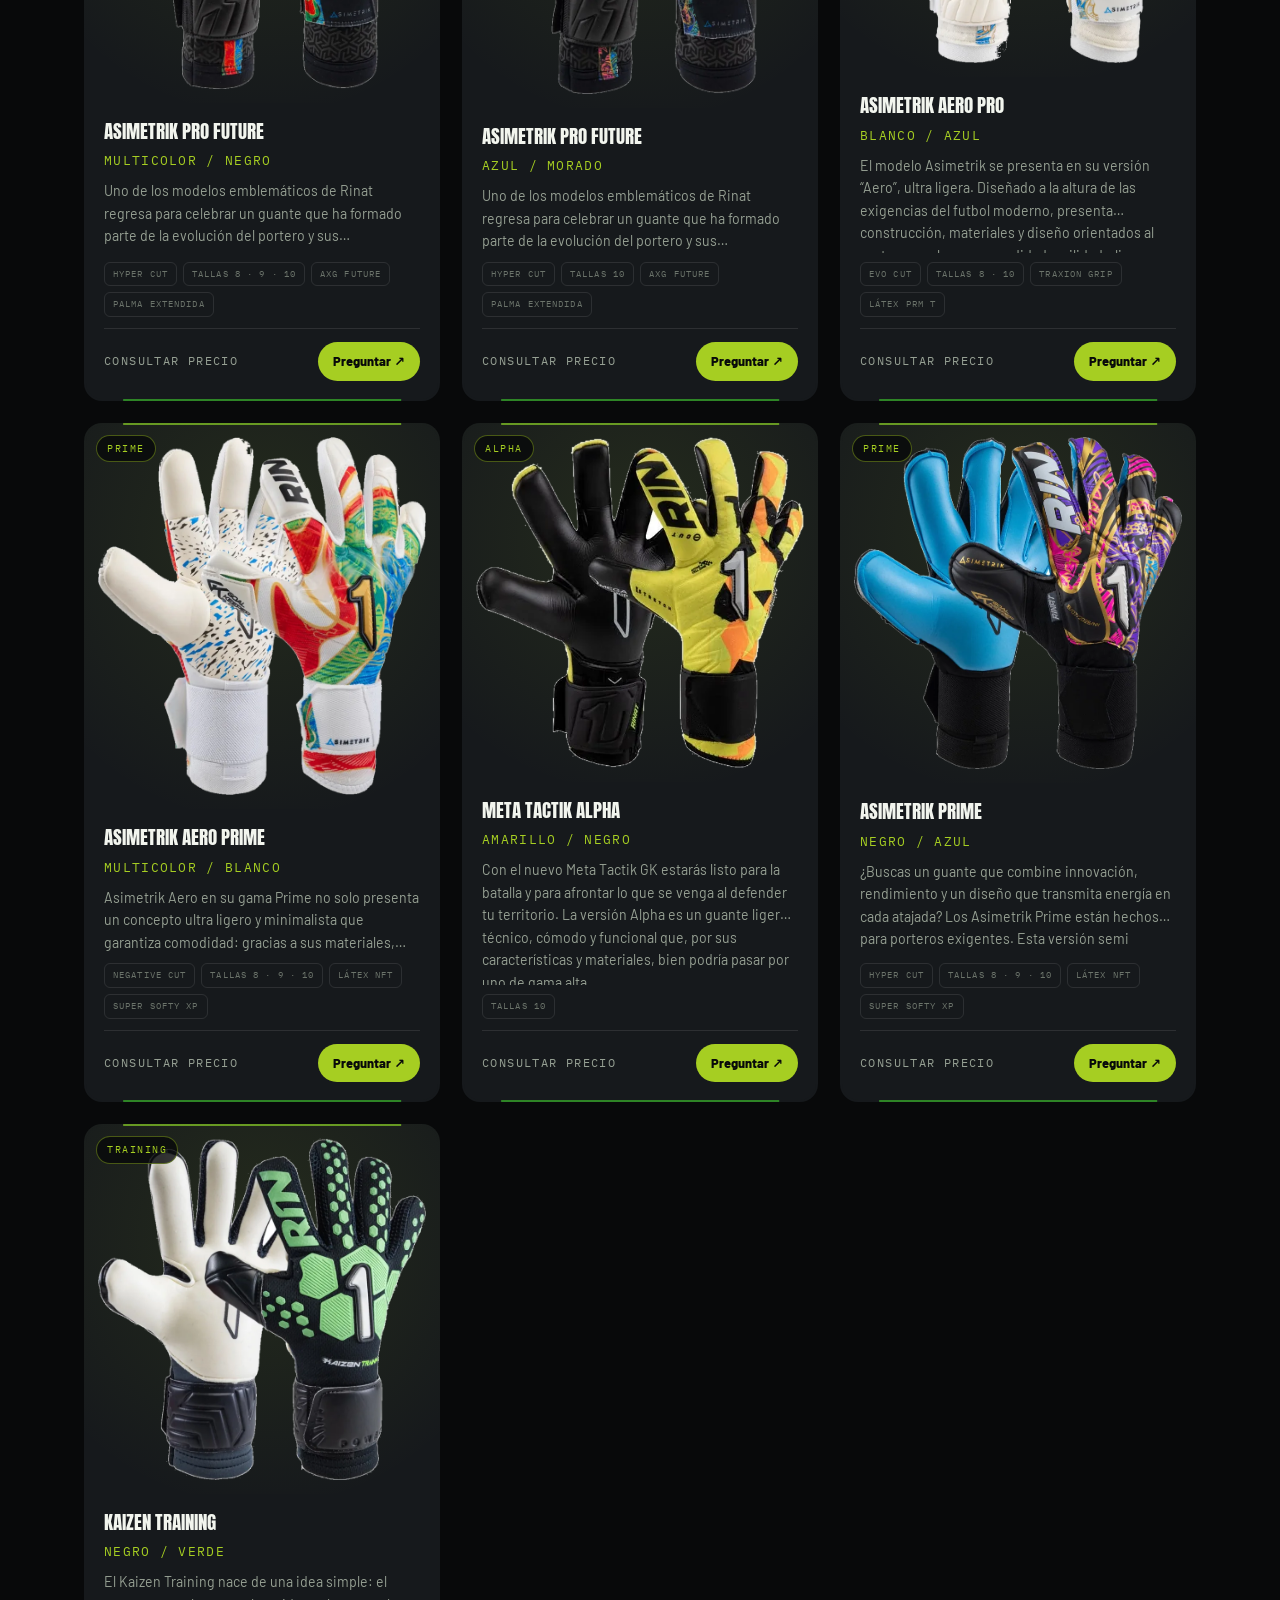
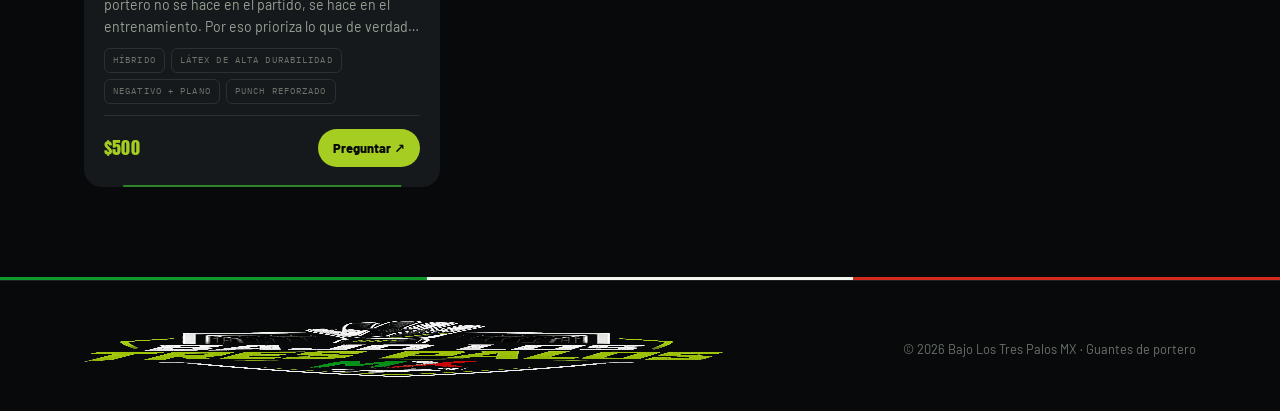
==== commit 0d0eef73: "Apuntar todo al dominio de Vercel Las URLs absolutas pasan de GitHub Pages a bajo-los-tres-palos-mx." ====
--- a/index.html
+++ b/index.html
@@ -6,13 +6,13 @@
 <title>Bajo Los Tres Palos MX · Guantes de portero</title>
 <meta name="description" content="Guantes de portero Rinat en México: Asimetrik PRO Future, Aero PRO, Aero Prime, Prime y Meta Tactik Alpha. Tallas 8 a 10.">
 <meta name="theme-color" content="#08090A">
-<link rel="canonical" href="https://oscararmando2.github.io/bajo-los-tres-palos-mx/">
+<link rel="canonical" href="https://bajo-los-tres-palos-mx.vercel.app/">
 
 <meta property="og:type" content="website">
 <meta property="og:site_name" content="Bajo Los Tres Palos MX">
 <meta property="og:title" content="Bajo Los Tres Palos MX · Guantes de portero">
 <meta property="og:description" content="El arco no se defiende a medias.">
-<meta property="og:image" content="https://oscararmando2.github.io/bajo-los-tres-palos-mx/assets/img/og-btp.jpg">
+<meta property="og:image" content="https://bajo-los-tres-palos-mx.vercel.app/assets/img/og-btp.jpg">
 <meta property="og:locale" content="es_MX">
 <meta name="twitter:card" content="summary_large_image">
 
--- a/assets/css/style.css
+++ b/assets/css/style.css
@@ -152,6 +152,7 @@
 }
 @media (prefers-reduced-motion:reduce){
   .son.is-on .son-eq i{ animation:none; height:8px; }
+  .card::before{ animation:none; opacity:.4; }
   .cine.is-ready{ height:auto; }
   .cine-pin{ position:relative; height:100svh; }
   .cine-clip{ display:none; }
@@ -189,12 +190,40 @@
 .grid-prod{ display:grid; gap:clamp(14px,2vw,22px);
   grid-template-columns:repeat(auto-fill,minmax(272px,1fr)); }
 
+/* Borde vivo: una barra de degradado gira detrás de la tarjeta y un panel
+   interior la tapa, dejando ver sólo el filo. El contenido va por encima
+   de los dos, si no el panel se lo come. */
 .card{
-  background:var(--humo); border:1px solid var(--linea); border-radius:18px;
+  position:relative; isolation:isolate;
+  background:var(--humo); border-radius:18px;
   overflow:hidden; display:flex; flex-direction:column;
-  transition:transform .3s var(--ease,cubic-bezier(.23,1,.32,1)), border-color .3s ease;
-}
-.card:hover{ transform:translateY(-5px); border-color:rgba(166,206,34,.5); }
+  transition:transform .3s var(--ease,cubic-bezier(.23,1,.32,1));
+}
+.card::before{
+  content:''; position:absolute; z-index:0;
+  top:50%; left:50%; translate:-50% -50%;
+  width:78%; height:210%;                    /* largo de sobra para cubrir la diagonal */
+  background:linear-gradient(180deg, var(--lima), var(--mx-verde));
+  animation:giroBorde 6s linear infinite;
+  transition:background .3s ease, opacity .3s ease;
+  opacity:.75;
+}
+/* El panel interior deja 1.5px de filo: suficiente para que se lea el
+   barrido sin que la tarjeta parezca un letrero de neón. */
+.card::after{
+  content:''; position:absolute; z-index:1; inset:2px;
+  background:var(--humo); border-radius:16px;
+}
+.card > *{ position:relative; z-index:2; }
+
+@keyframes giroBorde{ to{ rotate:360deg; } }
+
+.card:hover{ transform:translateY(-5px); }
+.card:hover::before{
+  background:linear-gradient(180deg, var(--lima-hi), var(--mx-rojo));
+  animation-duration:3.5s;
+  opacity:1;
+}
 .card-img{
   position:relative; aspect-ratio:1/1; display:grid; place-items:center;
   padding:14px; background:radial-gradient(120% 120% at 50% 30%,
@@ -243,3 +272,17 @@
 @media(max-width:560px){
   .grid-prod{ grid-template-columns:1fr; }
 }
+
+/* Precio en firme, para distinguirlo del "consultar" */
+.card-precio-fijo{
+  font-family:'Anton',sans-serif; font-size:1.15rem; letter-spacing:.01em;
+  color:var(--lima); text-transform:none;
+}
+/* Modelo sin foto todavía: la tarjeta lo dice en vez de romperse */
+.card-img::after{
+  content:'Foto en camino'; position:absolute; inset:0; z-index:0;
+  display:grid; place-items:center;
+  font-family:'IBM Plex Mono',monospace; font-size:.62rem; letter-spacing:.18em;
+  text-transform:uppercase; color:var(--gris-2);
+}
+.card-img img{ position:relative; z-index:1; }
